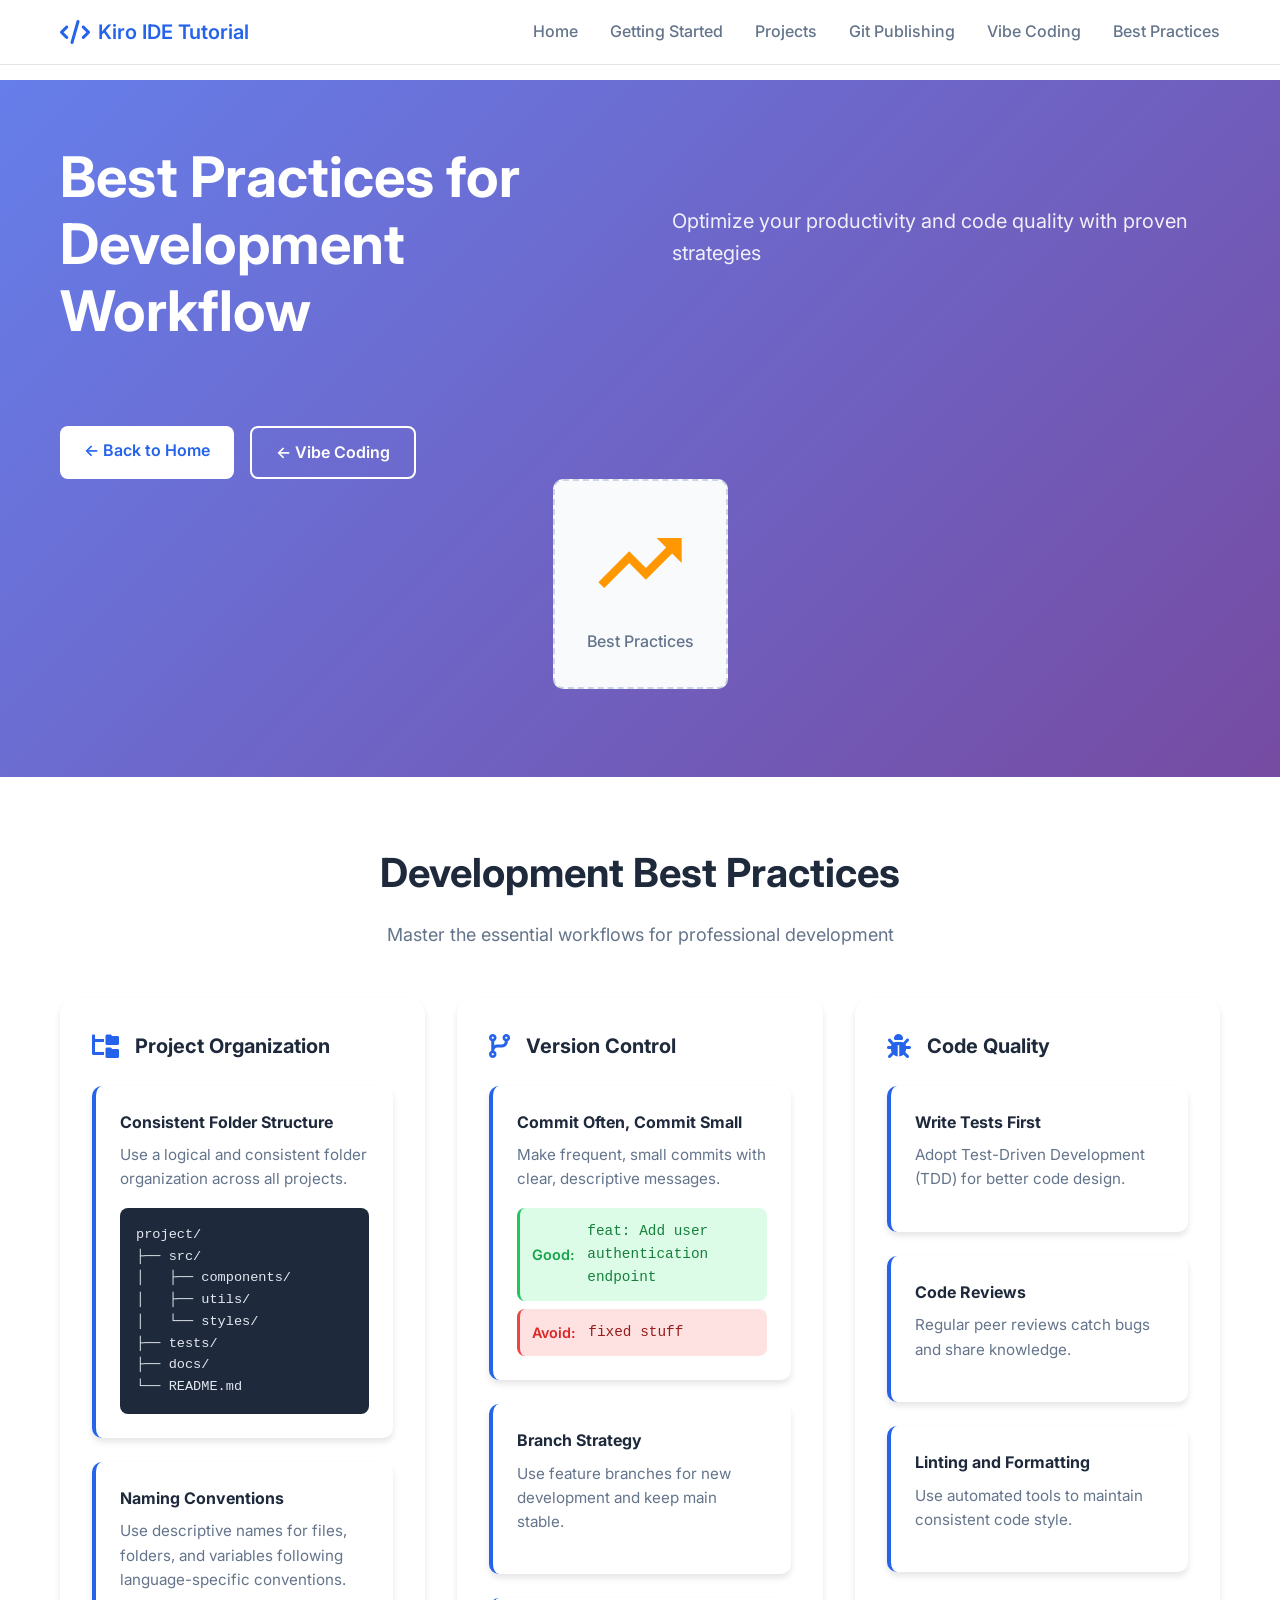
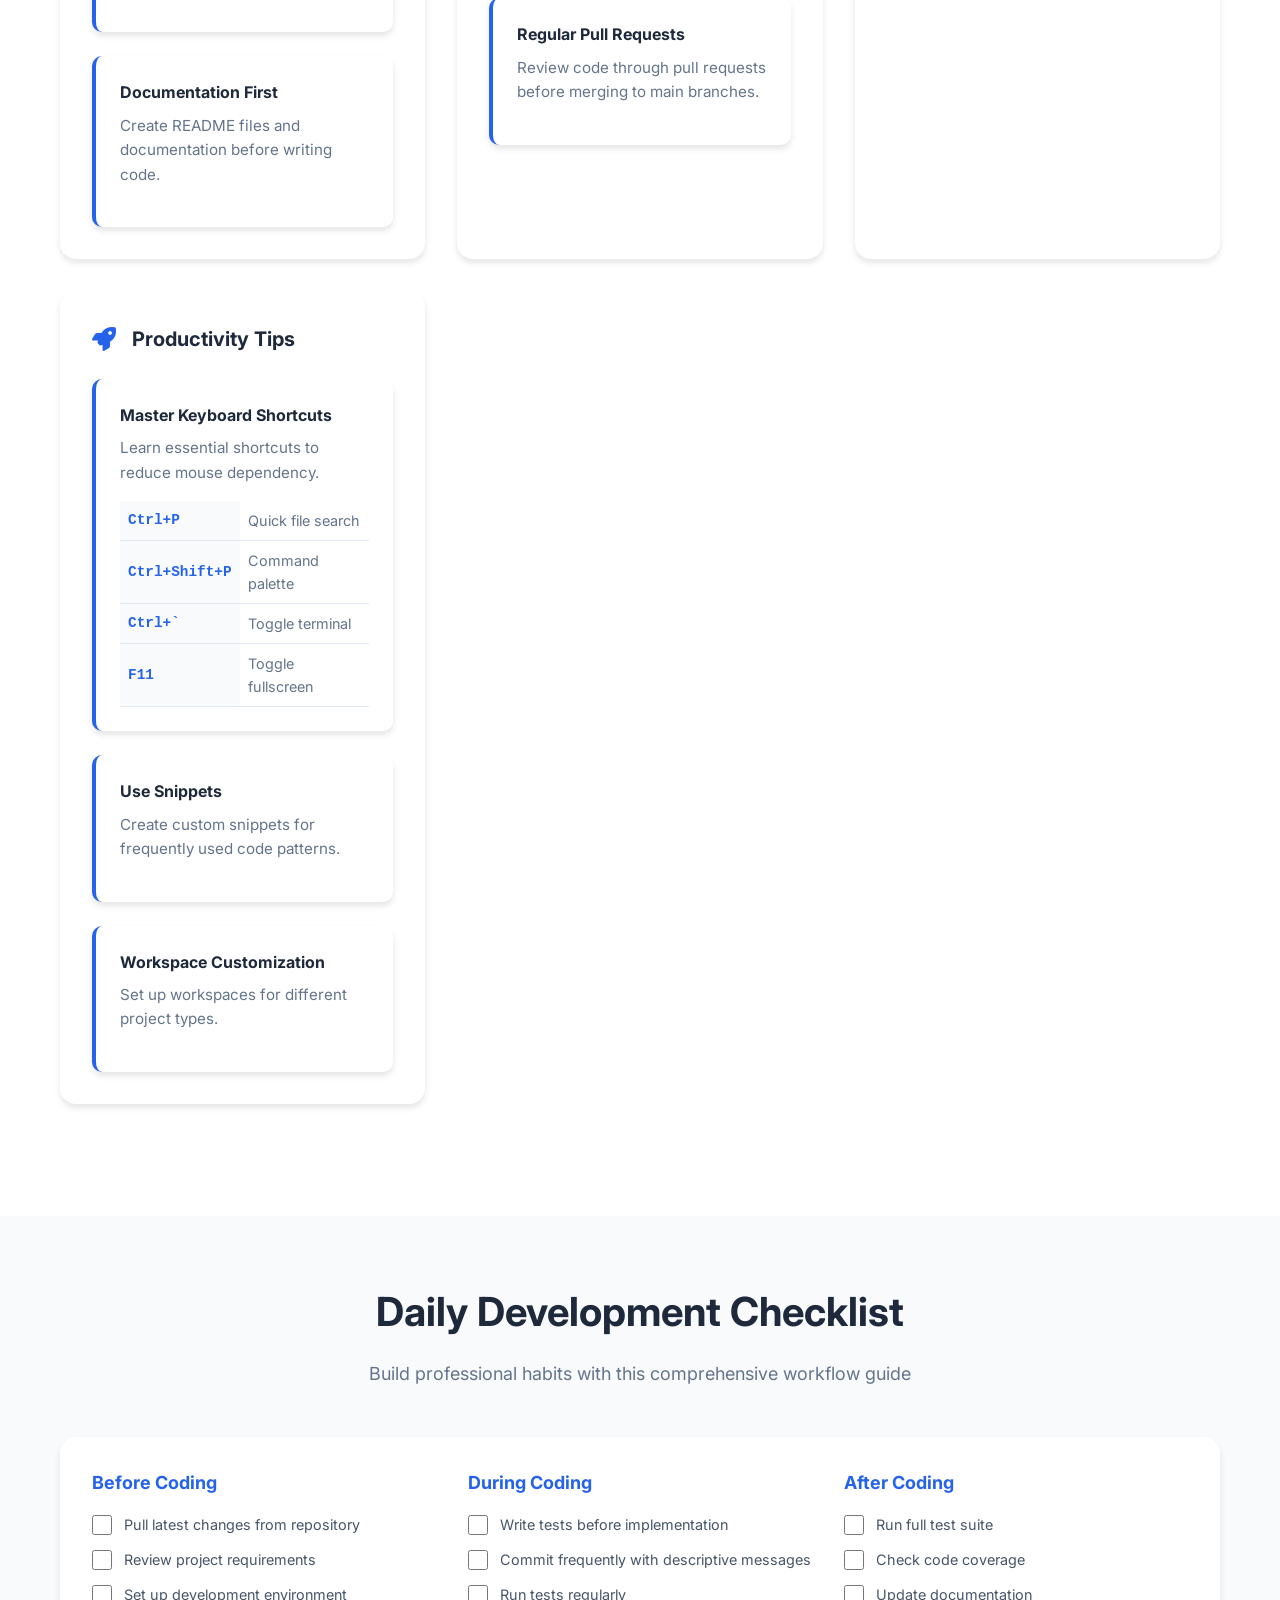
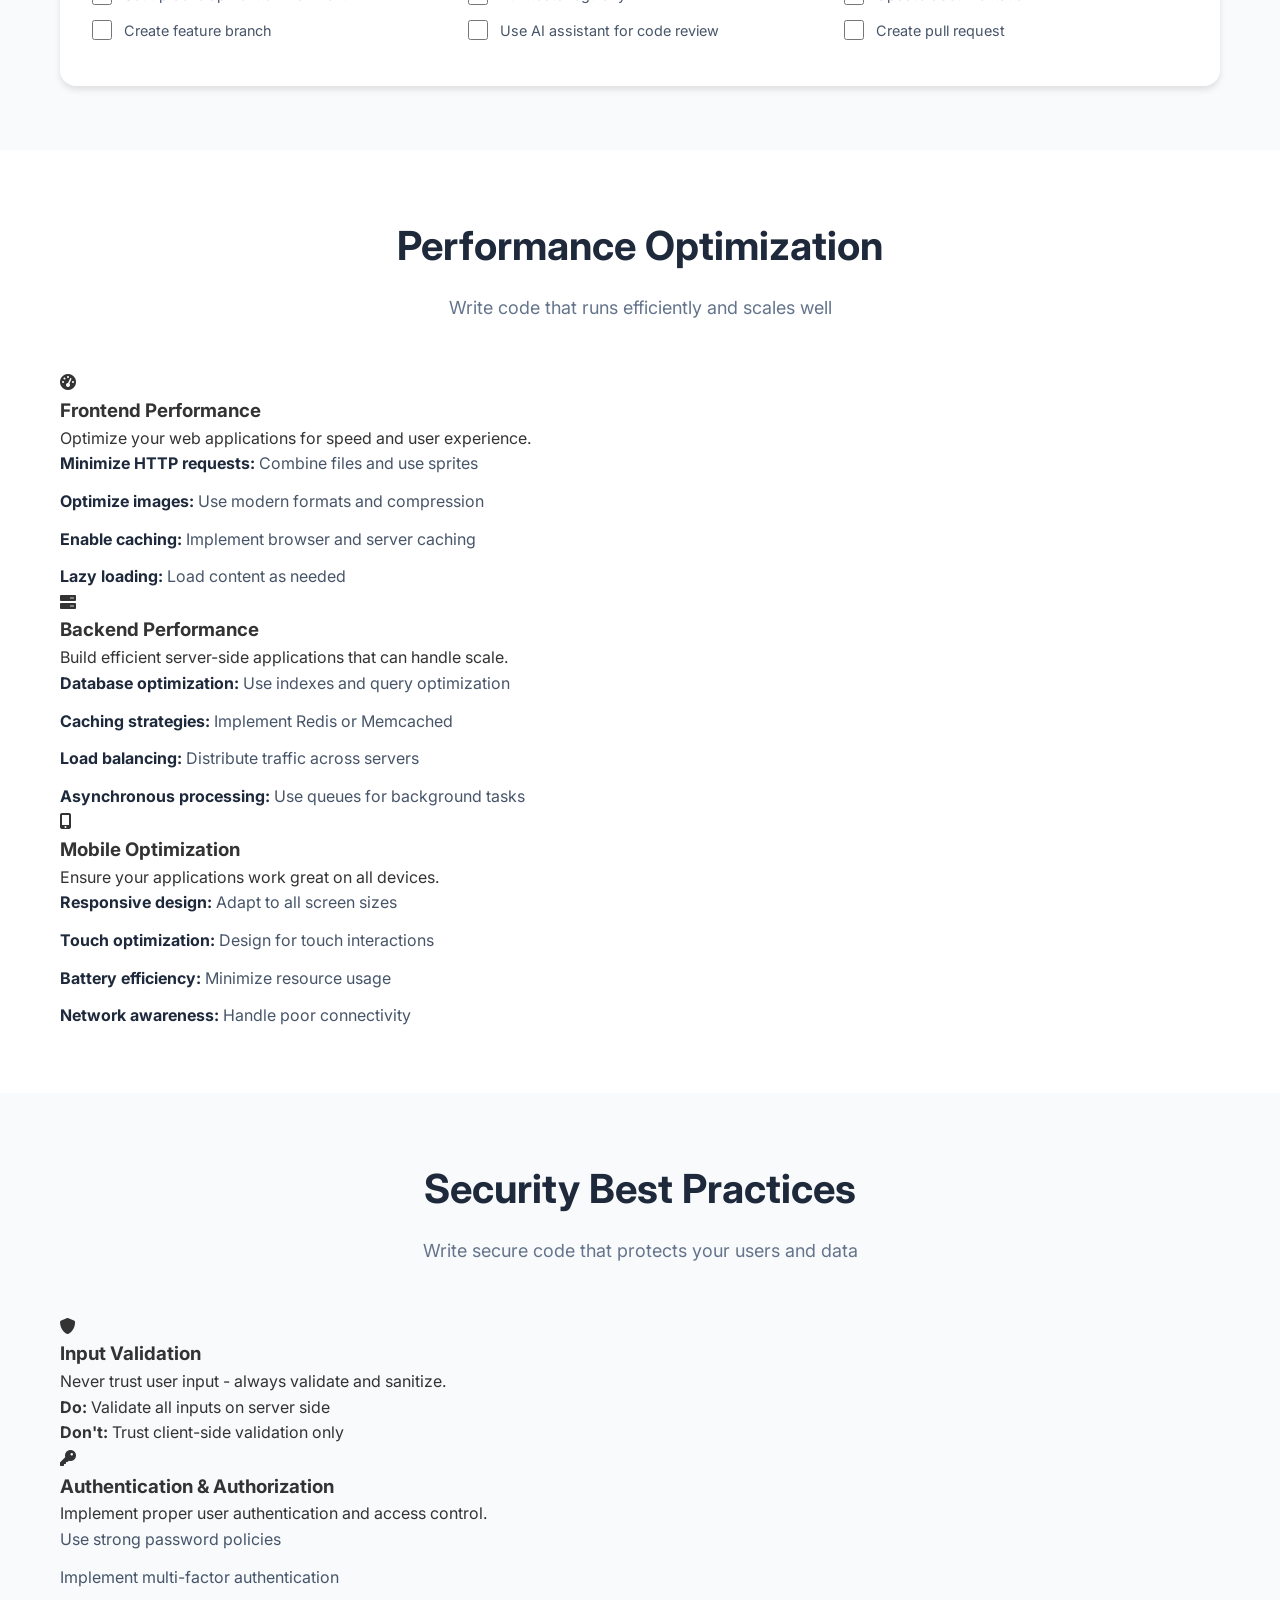
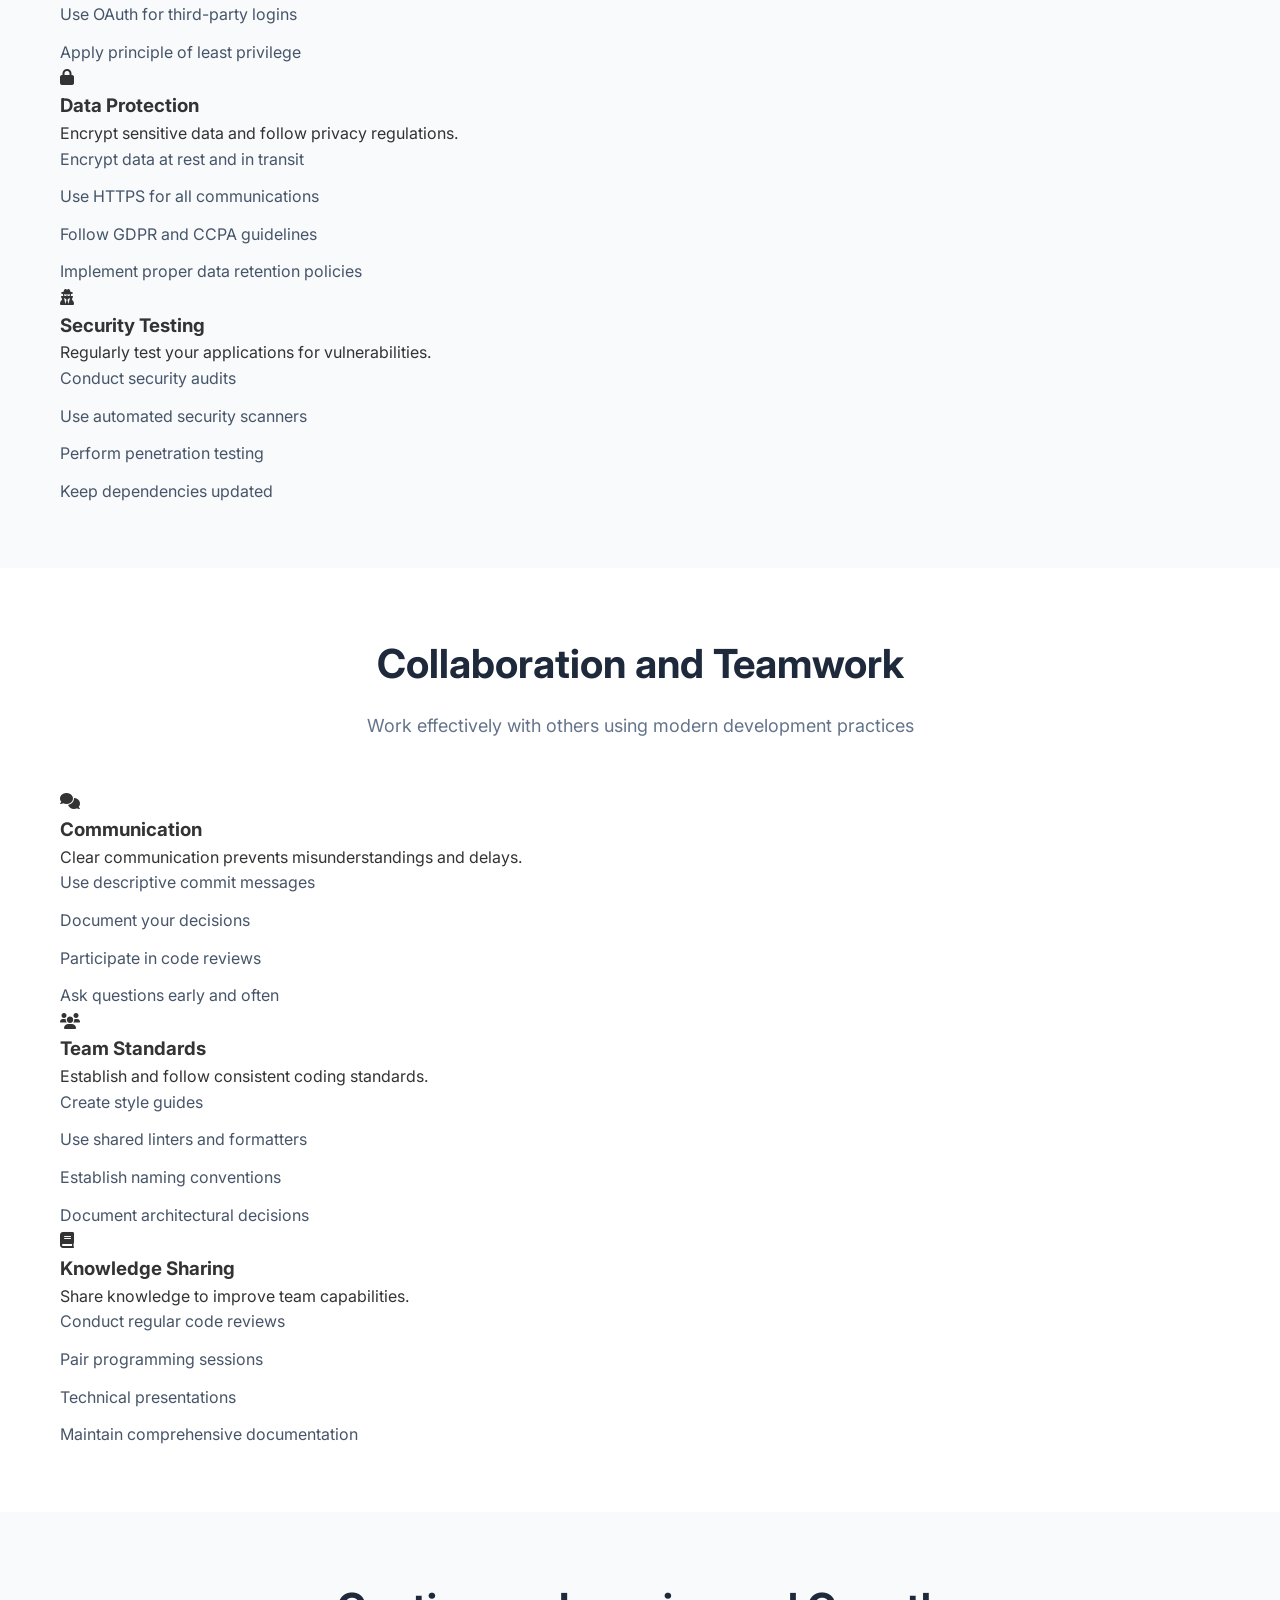
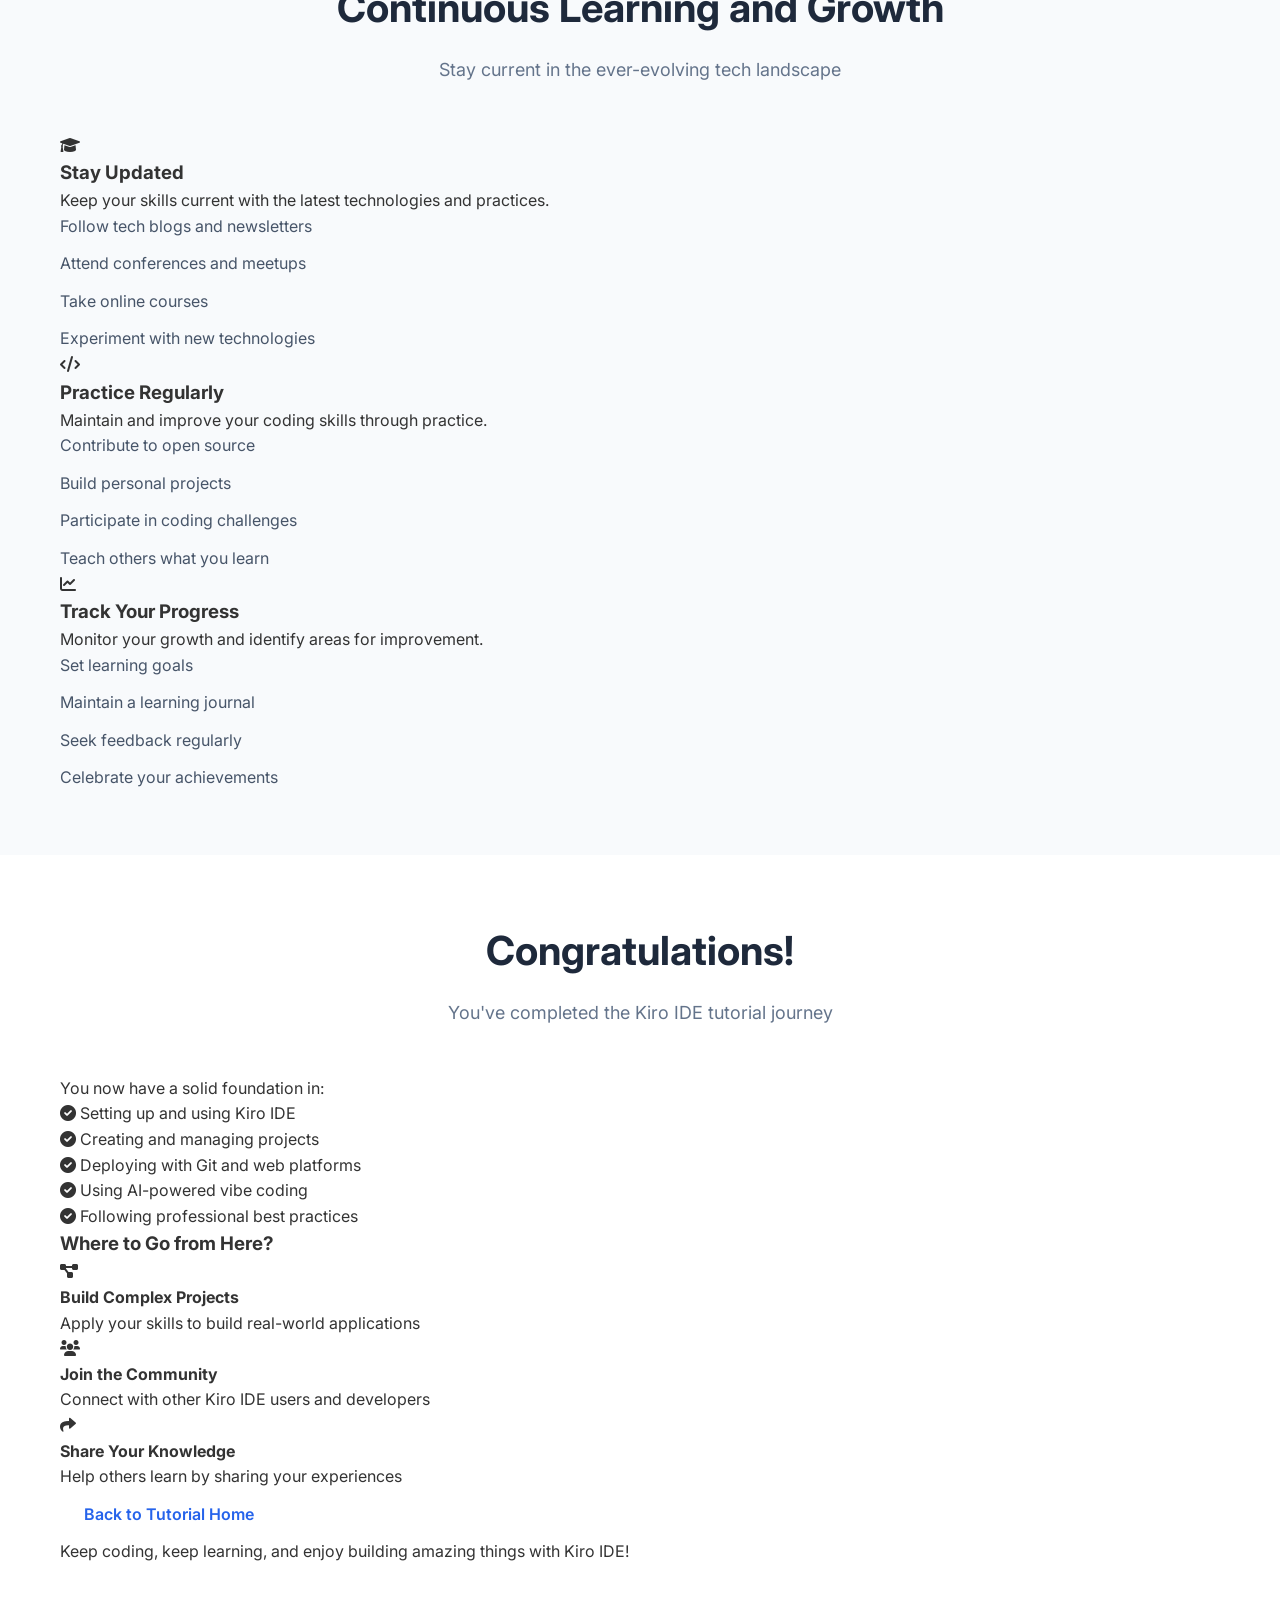
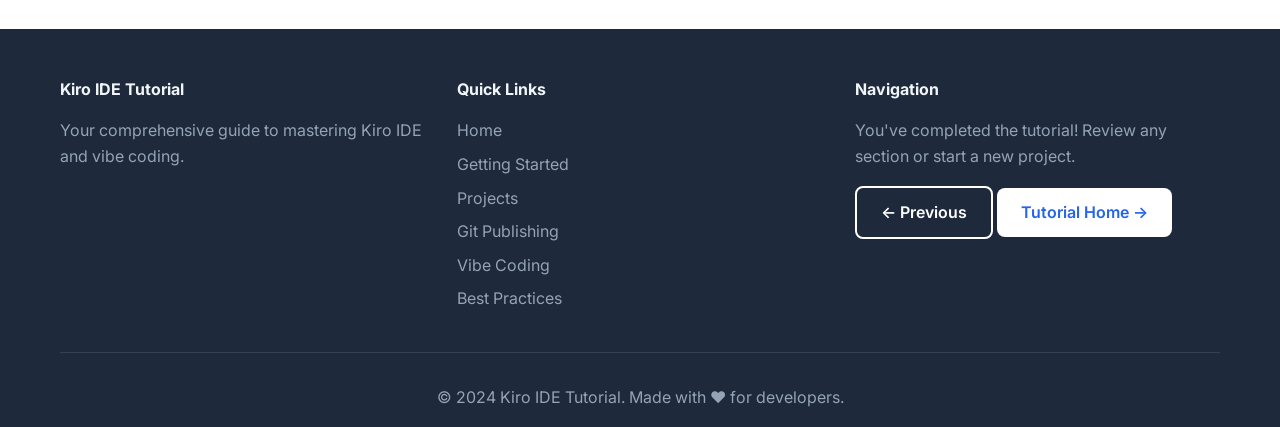
==== best-practices.html @ 4a76fd29 "Add Kiro example images, remove duplicate home.html, enhance visual design" ====
<!DOCTYPE html>
<html lang="en">
<head>
    <meta charset="UTF-8">
    <meta name="viewport" content="width=device-width, initial-scale=1.0">
    <title>Best Practices - Kiro IDE Tutorial</title>
    <link rel="stylesheet" href="styles.css">
    <link href="https://fonts.googleapis.com/css2?family=Inter:wght@300;400;500;600;700&display=swap" rel="stylesheet">
    <link rel="stylesheet" href="https://cdnjs.cloudflare.com/ajax/libs/font-awesome/6.0.0/css/all.min.css">
</head>
<body>
    <!-- Header -->
    <header class="header">
        <nav class="navbar">
            <div class="nav-container">
                <div class="nav-logo">
                    <i class="fas fa-code"></i>
                    <span>Kiro IDE Tutorial</span>
                </div>
                <ul class="nav-menu">
                    <li><a href="index.html">Home</a></li>
                    <li><a href="getting-started.html">Getting Started</a></li>
                    <li><a href="projects.html">Projects</a></li>
                    <li><a href="git-publishing.html">Git Publishing</a></li>
                    <li><a href="vibe-coding.html">Vibe Coding</a></li>
                    <li><a href="best-practices.html" class="active">Best Practices</a></li>
                </ul>
                <div class="hamburger">
                    <span></span>
                    <span></span>
                    <span></span>
                </div>
            </div>
        </nav>
    </header>

    <!-- Hero Section -->
    <section class="hero">
        <div class="hero-content">
            <h1>Best Practices for Development Workflow</h1>
            <p class="hero-subtitle">Optimize your productivity and code quality with proven strategies</p>
            <div class="hero-buttons">
                <a href="index.html" class="btn btn-primary">← Back to Home</a>
                <a href="vibe-coding.html" class="btn btn-secondary">← Vibe Coding</a>
            </div>
        </div>
        <div class="hero-image">
            <div class="svg-icon large">
                <svg viewBox="0 0 24 24" fill="#FF9800" xmlns="http://www.w3.org/2000/svg">
                    <path d="M16 6l2.29 2.29-4.88 4.88-4-4L2 16.59 3.41 18l6-6 4 4 6.3-6.29L22 12V6z"/>
                </svg>
                <p>Best Practices</p>
            </div>
        </div>
    </section>

    <!-- Workflow Categories -->
    <section class="section">
        <div class="container">
            <div class="section-header">
                <h2>Development Best Practices</h2>
                <p>Master the essential workflows for professional development</p>
            </div>

            <div class="workflow-categories">
                <div class="category">
                    <div class="category-header">
                        <i class="fas fa-folder-tree"></i>
                        <h3>Project Organization</h3>
                    </div>
                    <div class="practice-list">
                        <div class="practice-item">
                            <h4>Consistent Folder Structure</h4>
                            <p>Use a logical and consistent folder organization across all projects.</p>
                            <div class="code-example">
                                <pre><code>project/
├── src/
│   ├── components/
│   ├── utils/
│   └── styles/
├── tests/
├── docs/
└── README.md</code></pre>
                            </div>
                        </div>
                        <div class="practice-item">
                            <h4>Naming Conventions</h4>
                            <p>Use descriptive names for files, folders, and variables following language-specific conventions.</p>
                        </div>
                        <div class="practice-item">
                            <h4>Documentation First</h4>
                            <p>Create README files and documentation before writing code.</p>
                        </div>
                    </div>
                </div>

                <div class="category">
                    <div class="category-header">
                        <i class="fas fa-code-branch"></i>
                        <h3>Version Control</h3>
                    </div>
                    <div class="practice-list">
                        <div class="practice-item">
                            <h4>Commit Often, Commit Small</h4>
                            <p>Make frequent, small commits with clear, descriptive messages.</p>
                            <div class="commit-example">
                                <div class="good-commit">
                                    <span class="label">Good:</span>
                                    <code>feat: Add user authentication endpoint</code>
                                </div>
                                <div class="bad-commit">
                                    <span class="label">Avoid:</span>
                                    <code>fixed stuff</code>
                                </div>
                            </div>
                        </div>
                        <div class="practice-item">
                            <h4>Branch Strategy</h4>
                            <p>Use feature branches for new development and keep main stable.</p>
                        </div>
                        <div class="practice-item">
                            <h4>Regular Pull Requests</h4>
                            <p>Review code through pull requests before merging to main branches.</p>
                        </div>
                    </div>
                </div>

                <div class="category">
                    <div class="category-header">
                        <i class="fas fa-bug"></i>
                        <h3>Code Quality</h3>
                    </div>
                    <div class="practice-list">
                        <div class="practice-item">
                            <h4>Write Tests First</h4>
                            <p>Adopt Test-Driven Development (TDD) for better code design.</p>
                        </div>
                        <div class="practice-item">
                            <h4>Code Reviews</h4>
                            <p>Regular peer reviews catch bugs and share knowledge.</p>
                        </div>
                        <div class="practice-item">
                            <h4>Linting and Formatting</h4>
                            <p>Use automated tools to maintain consistent code style.</p>
                        </div>
                    </div>
                </div>

                <div class="category">
                    <div class="category-header">
                        <i class="fas fa-rocket"></i>
                        <h3>Productivity Tips</h3>
                    </div>
                    <div class="practice-list">
                        <div class="practice-item">
                            <h4>Master Keyboard Shortcuts</h4>
                            <p>Learn essential shortcuts to reduce mouse dependency.</p>
                            <div class="shortcut-table">
                                <table>
                                    <tr><td>Ctrl+P</td><td>Quick file search</td></tr>
                                    <tr><td>Ctrl+Shift+P</td><td>Command palette</td></tr>
                                    <tr><td>Ctrl+`</td><td>Toggle terminal</td></tr>
                                    <tr><td>F11</td><td>Toggle fullscreen</td></tr>
                                </table>
                            </div>
                        </div>
                        <div class="practice-item">
                            <h4>Use Snippets</h4>
                            <p>Create custom snippets for frequently used code patterns.</p>
                        </div>
                        <div class="practice-item">
                            <h4>Workspace Customization</h4>
                            <p>Set up workspaces for different project types.</p>
                        </div>
                    </div>
                </div>
            </div>
        </div>
    </section>

    <!-- Daily Development Checklist -->
    <section class="section section-alt">
        <div class="container">
            <div class="section-header">
                <h2>Daily Development Checklist</h2>
                <p>Build professional habits with this comprehensive workflow guide</p>
            </div>

            <div class="workflow-checklist">
                <div class="checklist-grid">
                    <div class="checklist-column">
                        <h4>Before Coding</h4>
                        <div class="checklist-item">
                            <input type="checkbox" id="check1">
                            <label for="check1">Pull latest changes from repository</label>
                        </div>
                        <div class="checklist-item">
                            <input type="checkbox" id="check2">
                            <label for="check2">Review project requirements</label>
                        </div>
                        <div class="checklist-item">
                            <input type="checkbox" id="check3">
                            <label for="check3">Set up development environment</label>
                        </div>
                        <div class="checklist-item">
                            <input type="checkbox" id="check4">
                            <label for="check4">Create feature branch</label>
                        </div>
                    </div>
                    <div class="checklist-column">
                        <h4>During Coding</h4>
                        <div class="checklist-item">
                            <input type="checkbox" id="check5">
                            <label for="check5">Write tests before implementation</label>
                        </div>
                        <div class="checklist-item">
                            <input type="checkbox" id="check6">
                            <label for="check6">Commit frequently with descriptive messages</label>
                        </div>
                        <div class="checklist-item">
                            <input type="checkbox" id="check7">
                            <label for="check7">Run tests regularly</label>
                        </div>
                        <div class="checklist-item">
                            <input type="checkbox" id="check8">
                            <label for="check8">Use AI assistant for code review</label>
                        </div>
                    </div>
                    <div class="checklist-column">
                        <h4>After Coding</h4>
                        <div class="checklist-item">
                            <input type="checkbox" id="check9">
                            <label for="check9">Run full test suite</label>
                        </div>
                        <div class="checklist-item">
                            <input type="checkbox" id="check10">
                            <label for="check10">Check code coverage</label>
                        </div>
                        <div class="checklist-item">
                            <input type="checkbox" id="check11">
                            <label for="check11">Update documentation</label>
                        </div>
                        <div class="checklist-item">
                            <input type="checkbox" id="check12">
                            <label for="check12">Create pull request</label>
                        </div>
                    </div>
                </div>
            </div>
        </div>
    </section>

    <!-- Performance Optimization -->
    <section class="section">
        <div class="container">
            <div class="section-header">
                <h2>Performance Optimization</h2>
                <p>Write code that runs efficiently and scales well</p>
            </div>

            <div class="performance-grid">
                <div class="performance-card">
                    <i class="fas fa-tachometer-alt"></i>
                    <h3>Frontend Performance</h3>
                    <p>Optimize your web applications for speed and user experience.</p>
                    <ul class="feature-list">
                        <li><strong>Minimize HTTP requests:</strong> Combine files and use sprites</li>
                        <li><strong>Optimize images:</strong> Use modern formats and compression</li>
                        <li><strong>Enable caching:</strong> Implement browser and server caching</li>
                        <li><strong>Lazy loading:</strong> Load content as needed</li>
                    </ul>
                </div>

                <div class="performance-card">
                    <i class="fas fa-server"></i>
                    <h3>Backend Performance</h3>
                    <p>Build efficient server-side applications that can handle scale.</p>
                    <ul class="feature-list">
                        <li><strong>Database optimization:</strong> Use indexes and query optimization</li>
                        <li><strong>Caching strategies:</strong> Implement Redis or Memcached</li>
                        <li><strong>Load balancing:</strong> Distribute traffic across servers</li>
                        <li><strong>Asynchronous processing:</strong> Use queues for background tasks</li>
                    </ul>
                </div>

                <div class="performance-card">
                    <i class="fas fa-mobile-alt"></i>
                    <h3>Mobile Optimization</h3>
                    <p>Ensure your applications work great on all devices.</p>
                    <ul class="feature-list">
                        <li><strong>Responsive design:</strong> Adapt to all screen sizes</li>
                        <li><strong>Touch optimization:</strong> Design for touch interactions</li>
                        <li><strong>Battery efficiency:</strong> Minimize resource usage</li>
                        <li><strong>Network awareness:</strong> Handle poor connectivity</li>
                    </ul>
                </div>
            </div>
        </div>
    </section>

    <!-- Security Best Practices -->
    <section class="section section-alt">
        <div class="container">
            <div class="section-header">
                <h2>Security Best Practices</h2>
                <p>Write secure code that protects your users and data</p>
            </div>

            <div class="security-grid">
                <div class="security-card">
                    <i class="fas fa-shield-alt"></i>
                    <h3>Input Validation</h3>
                    <p>Never trust user input - always validate and sanitize.</p>
                    <div class="security-example">
                        <strong>Do:</strong> Validate all inputs on server side<br>
                        <strong>Don't:</strong> Trust client-side validation only
                    </div>
                </div>

                <div class="security-card">
                    <i class="fas fa-key"></i>
                    <h3>Authentication & Authorization</h3>
                    <p>Implement proper user authentication and access control.</p>
                    <ul class="feature-list">
                        <li>Use strong password policies</li>
                        <li>Implement multi-factor authentication</li>
                        <li>Use OAuth for third-party logins</li>
                        <li>Apply principle of least privilege</li>
                    </ul>
                </div>

                <div class="security-card">
                    <i class="fas fa-lock"></i>
                    <h3>Data Protection</h3>
                    <p>Encrypt sensitive data and follow privacy regulations.</p>
                    <ul class="feature-list">
                        <li>Encrypt data at rest and in transit</li>
                        <li>Use HTTPS for all communications</li>
                        <li>Follow GDPR and CCPA guidelines</li>
                        <li>Implement proper data retention policies</li>
                    </ul>
                </div>

                <div class="security-card">
                    <i class="fas fa-user-secret"></i>
                    <h3>Security Testing</h3>
                    <p>Regularly test your applications for vulnerabilities.</p>
                    <ul class="feature-list">
                        <li>Conduct security audits</li>
                        <li>Use automated security scanners</li>
                        <li>Perform penetration testing</li>
                        <li>Keep dependencies updated</li>
                    </ul>
                </div>
            </div>
        </div>
    </section>

    <!-- Collaboration and Teamwork -->
    <section class="section">
        <div class="container">
            <div class="section-header">
                <h2>Collaboration and Teamwork</h2>
                <p>Work effectively with others using modern development practices</p>
            </div>

            <div class="collaboration-grid">
                <div class="collaboration-card">
                    <i class="fas fa-comments"></i>
                    <h3>Communication</h3>
                    <p>Clear communication prevents misunderstandings and delays.</p>
                    <ul class="feature-list">
                        <li>Use descriptive commit messages</li>
                        <li>Document your decisions</li>
                        <li>Participate in code reviews</li>
                        <li>Ask questions early and often</li>
                    </ul>
                </div>

                <div class="collaboration-card">
                    <i class="fas fa-users"></i>
                    <h3>Team Standards</h3>
                    <p>Establish and follow consistent coding standards.</p>
                    <ul class="feature-list">
                        <li>Create style guides</li>
                        <li>Use shared linters and formatters</li>
                        <li>Establish naming conventions</li>
                        <li>Document architectural decisions</li>
                    </ul>
                </div>

                <div class="collaboration-card">
                    <i class="fas fa-book"></i>
                    <h3>Knowledge Sharing</h3>
                    <p>Share knowledge to improve team capabilities.</p>
                    <ul class="feature-list">
                        <li>Conduct regular code reviews</li>
                        <li>Pair programming sessions</li>
                        <li>Technical presentations</li>
                        <li>Maintain comprehensive documentation</li>
                    </ul>
                </div>
            </div>
        </div>
    </section>

    <!-- Continuous Learning -->
    <section class="section section-alt">
        <div class="container">
            <div class="section-header">
                <h2>Continuous Learning and Growth</h2>
                <p>Stay current in the ever-evolving tech landscape</p>
            </div>

            <div class="learning-grid">
                <div class="learning-card">
                    <i class="fas fa-graduation-cap"></i>
                    <h3>Stay Updated</h3>
                    <p>Keep your skills current with the latest technologies and practices.</p>
                    <ul class="feature-list">
                        <li>Follow tech blogs and newsletters</li>
                        <li>Attend conferences and meetups</li>
                        <li>Take online courses</li>
                        <li>Experiment with new technologies</li>
                    </ul>
                </div>

                <div class="learning-card">
                    <i class="fas fa-code"></i>
                    <h3>Practice Regularly</h3>
                    <p>Maintain and improve your coding skills through practice.</p>
                    <ul class="feature-list">
                        <li>Contribute to open source</li>
                        <li>Build personal projects</li>
                        <li>Participate in coding challenges</li>
                        <li>Teach others what you learn</li>
                    </ul>
                </div>

                <div class="learning-card">
                    <i class="fas fa-chart-line"></i>
                    <h3>Track Your Progress</h3>
                    <p>Monitor your growth and identify areas for improvement.</p>
                    <ul class="feature-list">
                        <li>Set learning goals</li>
                        <li>Maintain a learning journal</li>
                        <li>Seek feedback regularly</li>
                        <li>Celebrate your achievements</li>
                    </ul>
                </div>
            </div>
        </div>
    </section>

    <!-- Conclusion -->
    <section class="section">
        <div class="container">
            <div class="section-header">
                <h2>Congratulations!</h2>
                <p>You've completed the Kiro IDE tutorial journey</p>
            </div>

            <div class="conclusion-content">
                <p>You now have a solid foundation in:</p>
                <div class="skills-list">
                    <div class="skill-item">
                        <i class="fas fa-check-circle"></i>
                        <span>Setting up and using Kiro IDE</span>
                    </div>
                    <div class="skill-item">
                        <i class="fas fa-check-circle"></i>
                        <span>Creating and managing projects</span>
                    </div>
                    <div class="skill-item">
                        <i class="fas fa-check-circle"></i>
                        <span>Deploying with Git and web platforms</span>
                    </div>
                    <div class="skill-item">
                        <i class="fas fa-check-circle"></i>
                        <span>Using AI-powered vibe coding</span>
                    </div>
                    <div class="skill-item">
                        <i class="fas fa-check-circle"></i>
                        <span>Following professional best practices</span>
                    </div>
                </div>

                <div class="next-steps">
                    <h3>Where to Go from Here?</h3>
                    <div class="suggestions">
                        <div class="suggestion-card">
                            <i class="fas fa-project-diagram"></i>
                            <h4>Build Complex Projects</h4>
                            <p>Apply your skills to build real-world applications</p>
                        </div>
                        <div class="suggestion-card">
                            <i class="fas fa-users"></i>
                            <h4>Join the Community</h4>
                            <p>Connect with other Kiro IDE users and developers</p>
                        </div>
                        <div class="suggestion-card">
                            <i class="fas fa-share"></i>
                            <h4>Share Your Knowledge</h4>
                            <p>Help others learn by sharing your experiences</p>
                        </div>
                    </div>
                </div>

                <div class="final-cta">
                    <a href="index.html" class="btn btn-primary">Back to Tutorial Home</a>
                    <p>Keep coding, keep learning, and enjoy building amazing things with Kiro IDE!</p>
                </div>
            </div>
        </div>
    </section>

    <!-- Footer -->
    <footer class="footer">
        <div class="container">
            <div class="footer-content">
                <div class="footer-section">
                    <h4>Kiro IDE Tutorial</h4>
                    <p>Your comprehensive guide to mastering Kiro IDE and vibe coding.</p>
                </div>
                <div class="footer-section">
                    <h4>Quick Links</h4>
                    <ul>
                        <li><a href="index.html">Home</a></li>
                        <li><a href="getting-started.html">Getting Started</a></li>
                        <li><a href="projects.html">Projects</a></li>
                        <li><a href="git-publishing.html">Git Publishing</a></li>
                        <li><a href="vibe-coding.html">Vibe Coding</a></li>
                        <li><a href="best-practices.html">Best Practices</a></li>
                    </ul>
                </div>
                <div class="footer-section">
                    <h4>Navigation</h4>
                    <p>You've completed the tutorial! Review any section or start a new project.</p>
                    <div class="nav-buttons">
                        <a href="vibe-coding.html" class="btn btn-secondary">← Previous</a>
                        <a href="index.html" class="btn btn-primary">Tutorial Home →</a>
                    </div>
                </div>
            </div>
            <div class="footer-bottom">
                <p>&copy; 2024 Kiro IDE Tutorial. Made with ❤️ for developers.</p>
            </div>
        </div>
    </footer>

    <script src="script.js"></script>
</body>
</html>
---- styles.css ----
/* Reset and Base Styles */
* {
    margin: 0;
    padding: 0;
    box-sizing: border-box;
}

body {
    font-family: 'Inter', -apple-system, BlinkMacSystemFont, 'Segoe UI', Roboto, sans-serif;
    line-height: 1.6;
    color: #333;
    background-color: #fff;
}

.container {
    max-width: 1200px;
    margin: 0 auto;
    padding: 0 20px;
}

/* Header and Navigation */
.header {
    position: fixed;
    top: 0;
    width: 100%;
    background: rgba(255, 255, 255, 0.95);
    backdrop-filter: blur(10px);
    z-index: 1000;
    border-bottom: 1px solid #e1e5e9;
}

.navbar {
    padding: 1rem 0;
}

.nav-container {
    max-width: 1200px;
    margin: 0 auto;
    padding: 0 20px;
    display: flex;
    justify-content: space-between;
    align-items: center;
}

.nav-logo {
    display: flex;
    align-items: center;
    font-size: 1.25rem;
    font-weight: 600;
    color: #2563eb;
}

.nav-logo i {
    margin-right: 0.5rem;
    font-size: 1.5rem;
}

.nav-menu {
    display: flex;
    list-style: none;
    gap: 2rem;
}

.nav-menu a {
    text-decoration: none;
    color: #64748b;
    font-weight: 500;
    transition: color 0.3s ease;
}

.nav-menu a:hover {
    color: #2563eb;
}

.hamburger {
    display: none;
    flex-direction: column;
    cursor: pointer;
}

.hamburger span {
    width: 25px;
    height: 3px;
    background: #333;
    margin: 3px 0;
    transition: 0.3s;
}

/* Hero Section */
.hero {
    margin-top: 80px;
    padding: 4rem 0;
    background: linear-gradient(135deg, #667eea 0%, #764ba2 100%);
    color: white;
}

.hero-content {
    max-width: 1200px;
    margin: 0 auto;
    padding: 0 20px;
    display: grid;
    grid-template-columns: 1fr 1fr;
    gap: 4rem;
    align-items: center;
}

.hero h1 {
    font-size: 3.5rem;
    font-weight: 700;
    margin-bottom: 1rem;
    line-height: 1.2;
}

.hero-subtitle {
    font-size: 1.25rem;
    margin-bottom: 2rem;
    opacity: 0.9;
}

.hero-buttons {
    display: flex;
    gap: 1rem;
}

.btn {
    padding: 0.75rem 1.5rem;
    border-radius: 0.5rem;
    text-decoration: none;
    font-weight: 600;
    transition: all 0.3s ease;
    display: inline-block;
}

.btn-primary {
    background: white;
    color: #2563eb;
}

.btn-primary:hover {
    transform: translateY(-2px);
    box-shadow: 0 10px 25px rgba(0, 0, 0, 0.2);
}

.btn-secondary {
    background: transparent;
    color: white;
    border: 2px solid white;
}

.btn-secondary:hover {
    background: white;
    color: #2563eb;
}

.hero-image {
    display: flex;
    justify-content: center;
    align-items: center;
}

/* Placeholder Images */
.placeholder-image {
    background: rgba(255, 255, 255, 0.1);
    border: 2px dashed rgba(255, 255, 255, 0.3);
    border-radius: 1rem;
    padding: 3rem;
    text-align: center;
    color: white;
    backdrop-filter: blur(10px);
}

.placeholder-image.large {
    padding: 4rem;
    min-height: 300px;
    display: flex;
    flex-direction: column;
    justify-content: center;
    align-items: center;
}

.placeholder-image.medium {
    padding: 2rem;
    min-height: 200px;
}

.placeholder-image.small {
    padding: 1.5rem;
    min-height: 150px;
}

.placeholder-image i {
    font-size: 3rem;
    margin-bottom: 1rem;
    opacity: 0.8;
}

.placeholder-image.small i {
    font-size: 2rem;
}

.placeholder-image p {
    font-size: 0.9rem;
    opacity: 0.7;
}

.screenshot-placeholder {
    background: #f8fafc;
    border: 2px dashed #cbd5e1;
    border-radius: 0.5rem;
    padding: 2rem;
    text-align: center;
    color: #64748b;
    margin: 1rem 0;
}

.screenshot-placeholder i {
    font-size: 2.5rem;
    margin-bottom: 0.5rem;
    display: block;
}

/* Quick Navigation */
.quick-nav {
    padding: 3rem 0;
    background: #f8fafc;
}

.nav-cards {
    display: grid;
    grid-template-columns: repeat(auto-fit, minmax(250px, 1fr));
    gap: 2rem;
}

.nav-card {
    background: white;
    padding: 2rem;
    border-radius: 1rem;
    text-align: center;
    box-shadow: 0 4px 6px rgba(0, 0, 0, 0.1);
    transition: transform 0.3s ease, box-shadow 0.3s ease;
}

.nav-card:hover {
    transform: translateY(-5px);
    box-shadow: 0 10px 25px rgba(0, 0, 0, 0.15);
}

.nav-card i {
    font-size: 2.5rem;
    color: #2563eb;
    margin-bottom: 1rem;
}

.nav-card h3 {
    margin-bottom: 0.5rem;
    color: #1e293b;
}

.nav-card p {
    color: #64748b;
    margin-bottom: 1rem;
}

.nav-link {
    color: #2563eb;
    text-decoration: none;
    font-weight: 600;
    transition: color 0.3s ease;
}

.nav-link:hover {
    color: #1d4ed8;
}

/* Sections */
.section {
    padding: 4rem 0;
}

.section-alt {
    background: #f8fafc;
}

.section-header {
    text-align: center;
    margin-bottom: 3rem;
}

.section-header h2 {
    font-size: 2.5rem;
    font-weight: 700;
    color: #1e293b;
    margin-bottom: 1rem;
}

.section-header p {
    font-size: 1.125rem;
    color: #64748b;
    max-width: 600px;
    margin: 0 auto;
}

/* Tutorial Grid */
.tutorial-grid {
    display: grid;
    grid-template-columns: repeat(auto-fit, minmax(350px, 1fr));
    gap: 2rem;
}

.tutorial-card {
    background: white;
    border-radius: 1rem;
    padding: 2rem;
    box-shadow: 0 4px 6px rgba(0, 0, 0, 0.1);
    position: relative;
    transition: transform 0.3s ease;
}

.tutorial-card:hover {
    transform: translateY(-5px);
}

.card-number {
    position: absolute;
    top: -1rem;
    left: 2rem;
    background: #2563eb;
    color: white;
    width: 2rem;
    height: 2rem;
    border-radius: 50%;
    display: flex;
    align-items: center;
    justify-content: center;
    font-weight: 600;
}

.tutorial-card h3 {
    margin: 1rem 0;
    color: #1e293b;
    font-size: 1.5rem;
}

.tutorial-card p {
    color: #64748b;
    margin-bottom: 1.5rem;
}

.step-list {
    display: flex;
    flex-direction: column;
    gap: 0.75rem;
}

.step-item {
    display: flex;
    align-items: center;
    gap: 0.75rem;
}

.step-item i {
    color: #10b981;
    font-size: 1rem;
}

.step-item span {
    color: #475569;
}

/* Interface Parts */
.interface-parts {
    display: grid;
    grid-template-columns: repeat(auto-fit, minmax(200px, 1fr));
    gap: 1rem;
    margin-top: 1rem;
}

.part-item {
    background: #f1f5f9;
    padding: 0.75rem;
    border-radius: 0.5rem;
    font-size: 0.9rem;
}

.part-item strong {
    color: #2563eb;
}

/* Project Workflow */
.project-workflow {
    display: flex;
    flex-direction: column;
    gap: 3rem;
    margin-bottom: 3rem;
}

.workflow-step {
    display: grid;
    grid-template-columns: auto 1fr;
    gap: 2rem;
    align-items: start;
}

.step-icon {
    background: #2563eb;
    color: white;
    width: 3rem;
    height: 3rem;
    border-radius: 50%;
    display: flex;
    align-items: center;
    justify-content: center;
    font-size: 1.25rem;
    flex-shrink: 0;
}

.step-content h3 {
    margin-bottom: 1rem;
    color: #1e293b;
    font-size: 1.5rem;
}

.step-content p {
    color: #64748b;
    margin-bottom: 1rem;
}

.feature-list {
    list-style: none;
    display: flex;
    flex-direction: column;
    gap: 0.75rem;
}

.feature-list li {
    color: #475569;
}

.feature-list li strong {
    color: #1e293b;
}

/* Project Types */
.project-types {
    margin-top: 3rem;
}

.project-types h3 {
    text-align: center;
    margin-bottom: 2rem;
    color: #1e293b;
    font-size: 1.75rem;
}

.type-grid {
    display: grid;
    grid-template-columns: repeat(auto-fit, minmax(200px, 1fr));
    gap: 1.5rem;
}

.type-card {
    background: white;
    padding: 1.5rem;
    border-radius: 0.75rem;
    text-align: center;
    box-shadow: 0 2px 4px rgba(0, 0, 0, 0.1);
    transition: transform 0.3s ease;
}

.type-card:hover {
    transform: translateY(-3px);
}

.type-card i {
    font-size: 2rem;
    color: #2563eb;
    margin-bottom: 1rem;
}

.type-card h4 {
    margin-bottom: 0.5rem;
    color: #1e293b;
}

.type-card p {
    color: #64748b;
    font-size: 0.9rem;
}

/* Vibe Coding Section */
.vibe-intro {
    display: grid;
    grid-template-columns: 1fr 1fr;
    gap: 3rem;
    margin-bottom: 3rem;
    align-items: center;
}

.vibe-description h3 {
    margin-bottom: 1rem;
    color: #1e293b;
    font-size: 1.75rem;
}

.vibe-description p {
    color: #64748b;
    margin-bottom: 2rem;
    font-size: 1.125rem;
}

.vibe-features {
    display: grid;
    grid-template-columns: repeat(2, 1fr);
    gap: 1rem;
}

.feature-item {
    display: flex;
    align-items: center;
    gap: 0.75rem;
}

.feature-item i {
    color: #2563eb;
    font-size: 1.25rem;
}

.feature-item span {
    color: #475569;
}

/* Vibe Features Grid */
.vibe-features-grid {
    display: grid;
    grid-template-columns: repeat(auto-fit, minmax(300px, 1fr));
    gap: 2rem;
    margin-bottom: 3rem;
}

.vibe-feature-card {
    background: white;
    border-radius: 1rem;
    padding: 2rem;
    box-shadow: 0 4px 6px rgba(0, 0, 0, 0.1);
}

.feature-header {
    display: flex;
    align-items: center;
    gap: 1rem;
    margin-bottom: 1rem;
}

.feature-header i {
    color: #2563eb;
    font-size: 1.5rem;
}

.feature-header h3 {
    color: #1e293b;
    font-size: 1.25rem;
}

.vibe-feature-card p {
    color: #64748b;
    margin-bottom: 1.5rem;
}

.feature-steps {
    display: flex;
    justify-content: space-between;
    background: #f8fafc;
    padding: 1rem;
    border-radius: 0.5rem;
}

.feature-steps .step {
    text-align: center;
    color: #64748b;
    font-size: 0.9rem;
    position: relative;
}

.feature-steps .step:not(:last-child)::after {
    content: "→";
    position: absolute;
    right: -1rem;
    top: 50%;
    transform: translateY(-50%);
    color: #2563eb;
}

/* Command Examples */
.command-examples {
    display: flex;
    flex-direction: column;
    gap: 0.75rem;
}

.command-example {
    background: #f1f5f9;
    padding: 0.75rem;
    border-radius: 0.5rem;
    border-left: 3px solid #2563eb;
}

.command-example code {
    color: #1e293b;
    font-family: 'Monaco', 'Menlo', monospace;
    font-size: 0.9rem;
}

/* Analysis Types */
.analysis-types {
    display: grid;
    grid-template-columns: repeat(3, 1fr);
    gap: 1rem;
}

.analysis-type {
    display: flex;
    align-items: center;
    gap: 0.5rem;
    background: #f8fafc;
    padding: 0.75rem;
    border-radius: 0.5rem;
}

.analysis-type i {
    color: #2563eb;
}

.analysis-type span {
    color: #475569;
    font-size: 0.9rem;
}

/* Refactor Options */
.refactor-options {
    display: grid;
    grid-template-columns: repeat(3, 1fr);
    gap: 1rem;
}

.refactor-option {
    display: flex;
    align-items: center;
    gap: 0.5rem;
    background: #f8fafc;
    padding: 0.75rem;
    border-radius: 0.5rem;
}

.refactor-option i {
    color: #2563eb;
}

.refactor-option span {
    color: #475569;
    font-size: 0.9rem;
}

/* Vibe Tips */
.vibe-tips {
    margin-top: 2rem;
}

.vibe-tips h3 {
    text-align: center;
    margin-bottom: 2rem;
    color: #1e293b;
    font-size: 1.75rem;
}

.tips-grid {
    display: grid;
    grid-template-columns: repeat(auto-fit, minmax(250px, 1fr));
    gap: 1.5rem;
}

.tip-card {
    background: white;
    padding: 1.5rem;
    border-radius: 0.75rem;
    box-shadow: 0 2px 4px rgba(0, 0, 0, 0.1);
}

.tip-card i {
    color: #2563eb;
    font-size: 1.5rem;
    margin-bottom: 1rem;
}

.tip-card h4 {
    margin-bottom: 0.75rem;
    color: #1e293b;
}

.tip-card p {
    color: #64748b;
    font-size: 0.9rem;
}

/* Best Practices */
.workflow-categories {
    display: grid;
    grid-template-columns: repeat(auto-fit, minmax(300px, 1fr));
    gap: 2rem;
    margin-bottom: 3rem;
}

.category {
    background: white;
    border-radius: 1rem;
    padding: 2rem;
    box-shadow: 0 4px 6px rgba(0, 0, 0, 0.1);
}

.category-header {
    display: flex;
    align-items: center;
    gap: 1rem;
    margin-bottom: 1.5rem;
}

.category-header i {
    color: #2563eb;
    font-size: 1.5rem;
}

.category-header h3 {
    color: #1e293b;
    font-size: 1.25rem;
}

.practice-list {
    display: flex;
    flex-direction: column;
    gap: 1.5rem;
}

.practice-item h4 {
    color: #1e293b;
    margin-bottom: 0.5rem;
}

.practice-item p {
    color: #64748b;
    font-size: 0.9rem;
    margin-bottom: 1rem;
}

/* Code Examples */
.code-example {
    background: #1e293b;
    color: #e2e8f0;
    padding: 1rem;
    border-radius: 0.5rem;
    font-family: 'Monaco', 'Menlo', monospace;
    font-size: 0.85rem;
    overflow-x: auto;
}

.code-example pre {
    margin: 0;
}

/* Commit Examples */
.commit-example {
    display: flex;
    flex-direction: column;
    gap: 0.5rem;
}

.good-commit, .bad-commit {
    padding: 0.75rem;
    border-radius: 0.5rem;
    display: flex;
    align-items: center;
    gap: 0.75rem;
}

.good-commit {
    background: #dcfce7;
    border-left: 3px solid #22c55e;
}

.bad-commit {
    background: #fee2e2;
    border-left: 3px solid #ef4444;
}

.label {
    font-weight: 600;
    font-size: 0.9rem;
}

.good-commit .label {
    color: #16a34a;
}

.bad-commit .label {
    color: #dc2626;
}

.commit-example code {
    font-family: 'Monaco', 'Menlo', monospace;
    font-size: 0.9rem;
}

.good-commit code {
    color: #15803d;
}

.bad-commit code {
    color: #991b1b;
}

/* Shortcut Table */
.shortcut-table {
    margin-top: 1rem;
}

.shortcut-table table {
    width: 100%;
    border-collapse: collapse;
    font-size: 0.9rem;
}

.shortcut-table td {
    padding: 0.5rem;
    border-bottom: 1px solid #e2e8f0;
}

.shortcut-table td:first-child {
    font-family: 'Monaco', 'Menlo', monospace;
    background: #f8fafc;
    color: #2563eb;
    font-weight: 600;
}

.shortcut-table td:last-child {
    color: #64748b;
}

/* Workflow Checklist */
.workflow-checklist {
    background: white;
    border-radius: 1rem;
    padding: 2rem;
    box-shadow: 0 4px 6px rgba(0, 0, 0, 0.1);
}

.workflow-checklist h3 {
    text-align: center;
    margin-bottom: 2rem;
    color: #1e293b;
    font-size: 1.75rem;
}

.checklist-grid {
    display: grid;
    grid-template-columns: repeat(3, 1fr);
    gap: 2rem;
}

.checklist-column h4 {
    color: #2563eb;
    margin-bottom: 1rem;
    font-size: 1.125rem;
}

.checklist-item {
    display: flex;
    align-items: center;
    gap: 0.75rem;
    margin-bottom: 0.75rem;
}

.checklist-item input[type="checkbox"] {
    width: 1.25rem;
    height: 1.25rem;
    accent-color: #2563eb;
}

.checklist-item label {
    color: #475569;
    cursor: pointer;
    font-size: 0.9rem;
}

/* SVG Icons */
.svg-icon {
    display: flex;
    flex-direction: column;
    align-items: center;
    justify-content: center;
    padding: 2rem;
    background: #f8fafc;
    border-radius: 10px;
    margin-bottom: 1.5rem;
    border: 2px dashed #cbd5e1;
}

.svg-icon svg {
    width: 80px;
    height: 80px;
    margin-bottom: 1rem;
}

.svg-icon.small svg {
    width: 40px;
    height: 40px;
}

.svg-icon.medium svg {
    width: 60px;
    height: 60px;
}

.svg-icon.large svg {
    width: 100px;
    height: 100px;
}

.svg-icon p {
    color: #64748b;
    font-weight: 500;
    margin: 0;
}

/* Git Publishing Section */
.publishing-intro {
    display: grid;
    grid-template-columns: 1fr 1fr;
    gap: 3rem;
    margin-bottom: 3rem;
    align-items: center;
}

.publishing-benefits {
    display: grid;
    grid-template-columns: repeat(2, 1fr);
    gap: 1rem;
    margin-top: 1.5rem;
}

.benefit-item {
    display: flex;
    align-items: center;
    gap: 0.5rem;
    padding: 0.75rem;
    background: #f0f9ff;
    border-radius: 8px;
    color: #0369a1;
}

.benefit-item i {
    font-size: 1.2rem;
}

.platforms-grid {
    display: grid;
    grid-template-columns: repeat(auto-fit, minmax(350px, 1fr));
    gap: 2rem;
    margin-bottom: 3rem;
}

.platform-card {
    background: #fff;
    border-radius: 15px;
    padding: 2rem;
    box-shadow: 0 10px 30px rgba(0, 0, 0, 0.1);
    border: 1px solid #e2e8f0;
    transition: transform 0.3s ease, box-shadow 0.3s ease;
}

.platform-card:hover {
    transform: translateY(-5px);
    box-shadow: 0 20px 40px rgba(0, 0, 0, 0.15);
}

.platform-header {
    display: flex;
    align-items: center;
    gap: 1rem;
    margin-bottom: 1.5rem;
}

.platform-icon {
    width: 50px;
    height: 50px;
    display: flex;
    align-items: center;
    justify-content: center;
}

.platform-icon svg {
    width: 40px;
    height: 40px;
}

.platform-badge {
    margin-left: auto;
    padding: 0.25rem 0.75rem;
    border-radius: 20px;
    font-size: 0.875rem;
    font-weight: 600;
    background: #dcfce7;
    color: #166534;
}

.deployment-steps {
    margin-bottom: 1.5rem;
}

.deployment-steps h4 {
    margin-bottom: 1rem;
    color: #1e293b;
}

.step-item {
    display: flex;
    align-items: center;
    gap: 0.75rem;
    margin-bottom: 0.5rem;
    padding: 0.5rem;
    background: #f8fafc;
    border-radius: 6px;
}

.step-number {
    display: flex;
    align-items: center;
    justify-content: center;
    width: 24px;
    height: 24px;
    background: #2563eb;
    color: white;
    border-radius: 50%;
    font-size: 0.875rem;
    font-weight: 600;
}

.platform-features {
    display: flex;
    flex-wrap: wrap;
    gap: 0.5rem;
}

.feature-tag {
    padding: 0.25rem 0.75rem;
    background: #f1f5f9;
    color: #475569;
    border-radius: 15px;
    font-size: 0.875rem;
    font-weight: 500;
}

.workflow-comparison {
    margin-bottom: 3rem;
}

.comparison-table {
    overflow-x: auto;
    margin-top: 1.5rem;
}

.comparison-table table {
    width: 100%;
    border-collapse: collapse;
    background: white;
    border-radius: 10px;
    overflow: hidden;
    box-shadow: 0 4px 6px rgba(0, 0, 0, 0.1);
}

.comparison-table th,
.comparison-table td {
    padding: 1rem;
    text-align: left;
    border-bottom: 1px solid #e2e8f0;
}

.comparison-table th {
    background: #f8fafc;
    font-weight: 600;
    color: #1e293b;
}

.comparison-table tr:last-child td {
    border-bottom: none;
}

.deployment-workflows {
    margin-bottom: 3rem;
}

.workflow-grid {
    display: grid;
    grid-template-columns: repeat(auto-fit, minmax(300px, 1fr));
    gap: 1.5rem;
    margin-top: 1.5rem;
}

.workflow-card {
    background: #fff;
    padding: 1.5rem;
    border-radius: 10px;
    box-shadow: 0 4px 6px rgba(0, 0, 0, 0.1);
    text-align: center;
}

.workflow-icon {
    width: 60px;
    height: 60px;
    margin: 0 auto 1rem;
}

.workflow-icon svg {
    width: 100%;
    height: 100%;
}

.workflow-steps {
    display: flex;
    flex-direction: column;
    gap: 0.5rem;
    margin-top: 1rem;
}

.mini-step {
    padding: 0.5rem;
    background: #f0f9ff;
    border-radius: 6px;
    font-size: 0.875rem;
    color: #0369a1;
    border-left: 3px solid #0ea5e9;
}

.best-practices {
    margin-top: 3rem;
}

.practices-grid {
    display: grid;
    grid-template-columns: repeat(auto-fit, minmax(250px, 1fr));
    gap: 1.5rem;
    margin-top: 1.5rem;
}

.practice-item {
    background: #fff;
    padding: 1.5rem;
    border-radius: 10px;
    box-shadow: 0 4px 6px rgba(0, 0, 0, 0.1);
    border-left: 4px solid #2563eb;
}

.practice-item i {
    font-size: 2rem;
    color: #2563eb;
    margin-bottom: 1rem;
}

.practice-item h4 {
    margin-bottom: 0.5rem;
    color: #1e293b;
}

.practice-item p {
    color: #64748b;
    font-size: 0.95rem;
}

/* Resources Section */
.resources-grid {
    display: grid;
    grid-template-columns: repeat(auto-fit, minmax(250px, 1fr));
    gap: 1.5rem;
}

.resource-card {
    background: #fff;
    padding: 2rem;
    border-radius: 10px;
    text-align: center;
    box-shadow: 0 5px 15px rgba(0, 0, 0, 0.1);
    transition: transform 0.3s ease, box-shadow 0.3s ease;
}

.resource-card:hover {
    transform: translateY(-5px);
    box-shadow: 0 10px 25px rgba(0, 0, 0, 0.15);
}

.resource-card i {
    font-size: 3rem;
    color: #2563eb;
    margin-bottom: 1rem;
}

.resource-card h3 {
    margin-bottom: 1rem;
    color: #1e293b;
}

.resource-card p {
    color: #64748b;
    margin-bottom: 1.5rem;
}

.resource-link {
    display: inline-block;
    color: #2563eb;
    text-decoration: none;
    font-weight: 600;
    transition: color 0.3s ease;
}

.resource-link:hover {
    color: #1d4ed8;
}

.resource-card {
    background: white;
    padding: 2rem;
    border-radius: 1rem;
    text-align: center;
    box-shadow: 0 4px 6px rgba(0, 0, 0, 0.1);
    transition: transform 0.3s ease;
}

.resource-card:hover {
    transform: translateY(-5px);
}

.resource-card i {
    font-size: 2.5rem;
    color: #2563eb;
    margin-bottom: 1rem;
}

.resource-card h3 {
    margin-bottom: 0.5rem;
    color: #1e293b;
}

.resource-card p {
    color: #64748b;
    margin-bottom: 1rem;
}

.resource-link {
    color: #2563eb;
    text-decoration: none;
    font-weight: 600;
    transition: color 0.3s ease;
}

.resource-link:hover {
    color: #1d4ed8;
}

/* Footer */
.footer {
    background: #1e293b;
    color: white;
    padding: 3rem 0 1rem;
}

.footer-content {
    display: grid;
    grid-template-columns: repeat(auto-fit, minmax(250px, 1fr));
    gap: 2rem;
    margin-bottom: 2rem;
}

.footer-section h4 {
    margin-bottom: 1rem;
    color: #f1f5f9;
}

.footer-section p {
    color: #94a3b8;
    margin-bottom: 1rem;
}

.footer-section ul {
    list-style: none;
}

.footer-section ul li {
    margin-bottom: 0.5rem;
}

.footer-section ul li a {
    color: #94a3b8;
    text-decoration: none;
    transition: color 0.3s ease;
}

.footer-section ul li a:hover {
    color: #f1f5f9;
}

.newsletter-form {
    display: flex;
    gap: 0.5rem;
}

.newsletter-form input {
    flex: 1;
    padding: 0.5rem;
    border: none;
    border-radius: 0.25rem;
    background: #334155;
    color: white;
}

.newsletter-form input::placeholder {
    color: #94a3b8;
}

.newsletter-form button {
    padding: 0.5rem 1rem;
    background: #2563eb;
    color: white;
    border: none;
    border-radius: 0.25rem;
    cursor: pointer;
    transition: background 0.3s ease;
}

.newsletter-form button:hover {
    background: #1d4ed8;
}

.footer-bottom {
    text-align: center;
    padding-top: 2rem;
    border-top: 1px solid #334155;
    color: #94a3b8;
}

/* Responsive Design */
@media (max-width: 768px) {
    .hamburger {
        display: flex;
    }

    .nav-menu {
        position: fixed;
        left: -100%;
        top: 70px;
        flex-direction: column;
        background-color: white;
        width: 100%;
        text-align: center;
        transition: 0.3s;
        box-shadow: 0 10px 27px rgba(0, 0, 0, 0.05);
        padding: 2rem 0;
    }

    .nav-menu.active {
        left: 0;
    }

    .hero-content {
        grid-template-columns: 1fr;
        text-align: center;
    }

    .hero h1 {
        font-size: 2.5rem;
    }

    .hero-buttons {
        justify-content: center;
    }

    .vibe-intro {
        grid-template-columns: 1fr;
    }

    .vibe-features {
        grid-template-columns: 1fr;
    }

    .analysis-types,
    .refactor-options {
        grid-template-columns: 1fr;
    }

    .checklist-grid {
        grid-template-columns: 1fr;
    }

    .workflow-categories {
        grid-template-columns: 1fr;
    }

    .interface-parts {
        grid-template-columns: 1fr;
    }

    .workflow-step {
        grid-template-columns: 1fr;
        text-align: center;
    }

    .step-icon {
        margin: 0 auto;
    }
}

@media (max-width: 480px) {
    .hero h1 {
        font-size: 2rem;
    }

    .section-header h2 {
        font-size: 2rem;
    }

    .tutorial-grid {
        grid-template-columns: 1fr;
    }

    .nav-cards {
        grid-template-columns: 1fr;
    }

    .type-grid {
        grid-template-columns: 1fr;
    }

    .vibe-features-grid {
        grid-template-columns: 1fr;
    }

    .tips-grid {
        grid-template-columns: 1fr;
    }

    .resources-grid {
        grid-template-columns: 1fr;
    }

    .footer-content {
        grid-template-columns: 1fr;
        text-align: center;
    }

    .newsletter-form {
        flex-direction: column;
    }
}

/* Smooth Scrolling */
html {
    scroll-behavior: smooth;
}

/* Selection Styles */
::selection {
    background: #2563eb;
    color: white;
}

/* Focus Styles */
.btn:focus,
.nav-menu a:focus,
input:focus,
button:focus {
    outline: 2px solid #2563eb;
    outline-offset: 2px;
}

/* Loading States */
.loading {
    opacity: 0.6;
    pointer-events: none;
}

/* Animation Classes */
.fade-in {
    animation: fadeIn 0.5s ease-in;
}

@keyframes fadeIn {
    from {
        opacity: 0;
        transform: translateY(20px);
    }
    to {
        opacity: 1;
        transform: translateY(0);
    }
}

.slide-in-left {
    animation: slideInLeft 0.5s ease-out;
}

@keyframes slideInLeft {
    from {
        opacity: 0;
        transform: translateX(-30px);
    }
    to {
        opacity: 1;
        transform: translateX(0);
    }
}

.slide-in-right {
    animation: slideInRight 0.5s ease-out;
}

@keyframes slideInRight {
    from {
        opacity: 0;
        transform: translateX(30px);
    }
    to {
        opacity: 1;
        transform: translateX(0);
    }
}

/* Example Project Prompt Section */
.example-prompt {
    margin: 2rem 0;
    padding: 1.5rem;
    background: #f0f9ff;
    border-radius: 10px;
    border-left: 4px solid #0ea5e9;
}

.prompt-box {
    background: #1e293b;
    color: #f1f5f9;
    padding: 1rem 1.5rem;
    border-radius: 8px;
    font-family: 'Courier New', monospace;
    font-size: 1.1rem;
    margin: 1rem 0;
    border: 1px solid #334155;
    box-shadow: 0 4px 6px rgba(0, 0, 0, 0.1);
}

.prompt-box code {
    background: none;
    color: inherit;
    padding: 0;
    font-size: inherit;
}

.prompt-benefits {
    display: grid;
    grid-template-columns: repeat(auto-fit, minmax(200px, 1fr));
    gap: 1rem;
    margin-top: 1.5rem;
}

.benefit-item {
    display: flex;
    align-items: center;
    gap: 0.75rem;
    padding: 0.75rem;
    background: #fff;
    border-radius: 6px;
    box-shadow: 0 2px 4px rgba(0, 0, 0, 0.1);
}

.benefit-item i {
    color: #0ea5e9;
    font-size: 1.2rem;
}

/* Push Files Section */
.push-files-section {
    margin-top: 3rem;
    padding: 2rem;
    background: #f8fafc;
    border-radius: 15px;
    border: 2px solid #e2e8f0;
}

.push-intro {
    display: grid;
    grid-template-columns: auto 1fr;
    gap: 2rem;
    align-items: center;
    margin-bottom: 2rem;
}

.push-illustration {
    text-align: center;
}

.push-description {
    font-size: 1.1rem;
    color: #475569;
}

.push-workflow {
    margin: 2rem 0;
}

.push-workflow h4 {
    color: #1e293b;
    margin-bottom: 1rem;
}

.git-help-grid {
    display: grid;
    grid-template-columns: repeat(auto-fit, minmax(280px, 1fr));
    gap: 1rem;
    margin: 1.5rem 0;
}

.git-help-item {
    background: #fff;
    padding: 1rem;
    border-radius: 8px;
    border-left: 3px solid #4CAF50;
    box-shadow: 0 2px 4px rgba(0, 0, 0, 0.1);
}

.command-example {
    background: #1e293b;
    color: #f1f5f9;
    padding: 0.5rem 0.75rem;
    border-radius: 4px;
    font-family: 'Courier New', monospace;
    font-size: 0.9rem;
    margin-bottom: 0.5rem;
    display: inline-block;
}

.command-example code {
    background: none;
    color: inherit;
    padding: 0;
    font-size: inherit;
}

.git-help-item p {
    color: #64748b;
    font-size: 0.9rem;
    margin: 0;
}

.benefits-list {
    display: grid;
    grid-template-columns: repeat(auto-fit, minmax(250px, 1fr));
    gap: 1rem;
    margin: 1.5rem 0;
}

.benefits-list .benefit-item {
    background: #fff;
    padding: 1rem;
    border-radius: 8px;
    border-left: 3px solid #4CAF50;
    box-shadow: 0 2px 4px rgba(0, 0, 0, 0.1);
}

.benefits-list .benefit-item i {
    color: #4CAF50;
    font-size: 1.2rem;
}

.benefits-list .benefit-item span {
    color: #475569;
    font-size: 0.95rem;
}

.workflow-steps-compact {
    display: flex;
    flex-direction: column;
    gap: 0.75rem;
    margin-top: 1rem;
}

.compact-step {
    display: flex;
    align-items: center;
    gap: 1rem;
    padding: 0.75rem;
    background: #fff;
    border-radius: 6px;
    box-shadow: 0 2px 4px rgba(0, 0, 0, 0.1);
    border-left: 3px solid #4CAF50;
}

.compact-step .step-number {
    display: flex;
    align-items: center;
    justify-content: center;
    width: 28px;
    height: 28px;
    background: #4CAF50;
    color: white;
    border-radius: 50%;
    font-size: 0.9rem;
    font-weight: 600;
    flex-shrink: 0;
}

.compact-step span:not(.step-number) {
    color: #475569;
}

/* Responsive adjustments for new sections */
@media (max-width: 768px) {
    .push-intro {
        grid-template-columns: 1fr;
        text-align: center;
    }
    
    .prompt-benefits {
        grid-template-columns: 1fr;
    }
    
    .git-help-grid {
        grid-template-columns: 1fr;
    }
    
    .benefits-list {
        grid-template-columns: 1fr;
    }
}

/* Hero Image Styling */
.kiro-screenshot {
    text-align: center;
    position: relative;
}

.hero-img {
    max-width: 100%;
    height: auto;
    border-radius: 12px;
    box-shadow: 0 20px 40px rgba(0, 0, 0, 0.1);
    border: 3px solid #e1e5e9;
    transition: transform 0.3s ease, box-shadow 0.3s ease;
}

.hero-img:hover {
    transform: translateY(-5px);
    box-shadow: 0 30px 60px rgba(0, 0, 0, 0.15);
}

.kiro-screenshot p {
    margin-top: 15px;
    font-size: 0.9rem;
    color: #6b7280;
    font-weight: 500;
}

/* Small decorative images */
.small-pic {
    width: 60px;
    height: 60px;
    border-radius: 8px;
    box-shadow: 0 4px 12px rgba(0, 0, 0, 0.1);
    border: 2px solid #f3f4f6;
    transition: all 0.3s ease;
    object-fit: cover;
}

.small-pic:hover {
    transform: scale(1.05);
    box-shadow: 0 8px 20px rgba(0, 0, 0, 0.15);
    border-color: #2563eb;
}

/* Feature cards with small images */
.feature-card-with-image {
    display: flex;
    align-items: center;
    gap: 15px;
    padding: 20px;
    background: #f8fafc;
    border-radius: 10px;
    margin: 15px 0;
    transition: all 0.3s ease;
}

.feature-card-with-image:hover {
    background: #f1f5f9;
    transform: translateX(5px);
}

.feature-card-with-image .small-pic {
    flex-shrink: 0;
}

.feature-card-with-image .content {
    flex: 1;
}

.feature-card-with-image h4 {
    margin: 0 0 5px 0;
    color: #1f2937;
    font-size: 1.1rem;
}

.feature-card-with-image p {
    margin: 0;
    color: #6b7280;
    font-size: 0.9rem;
}
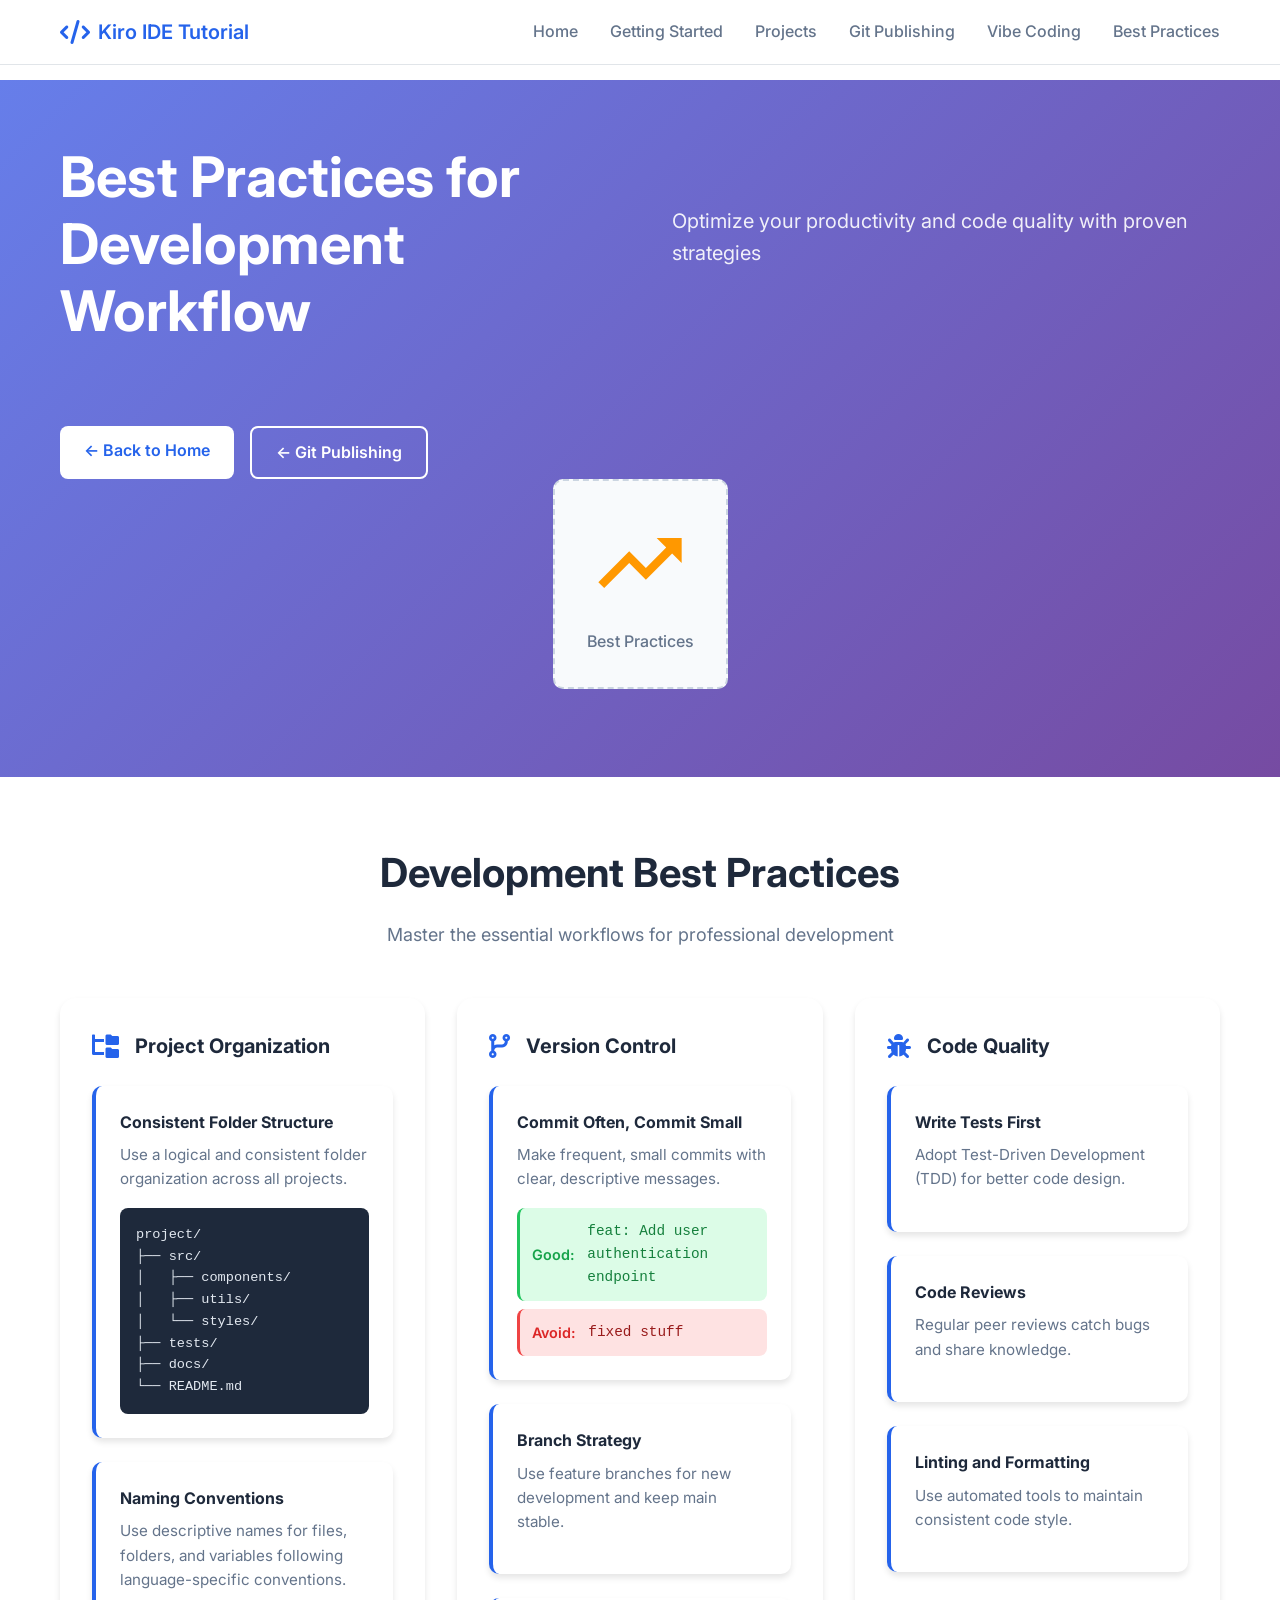
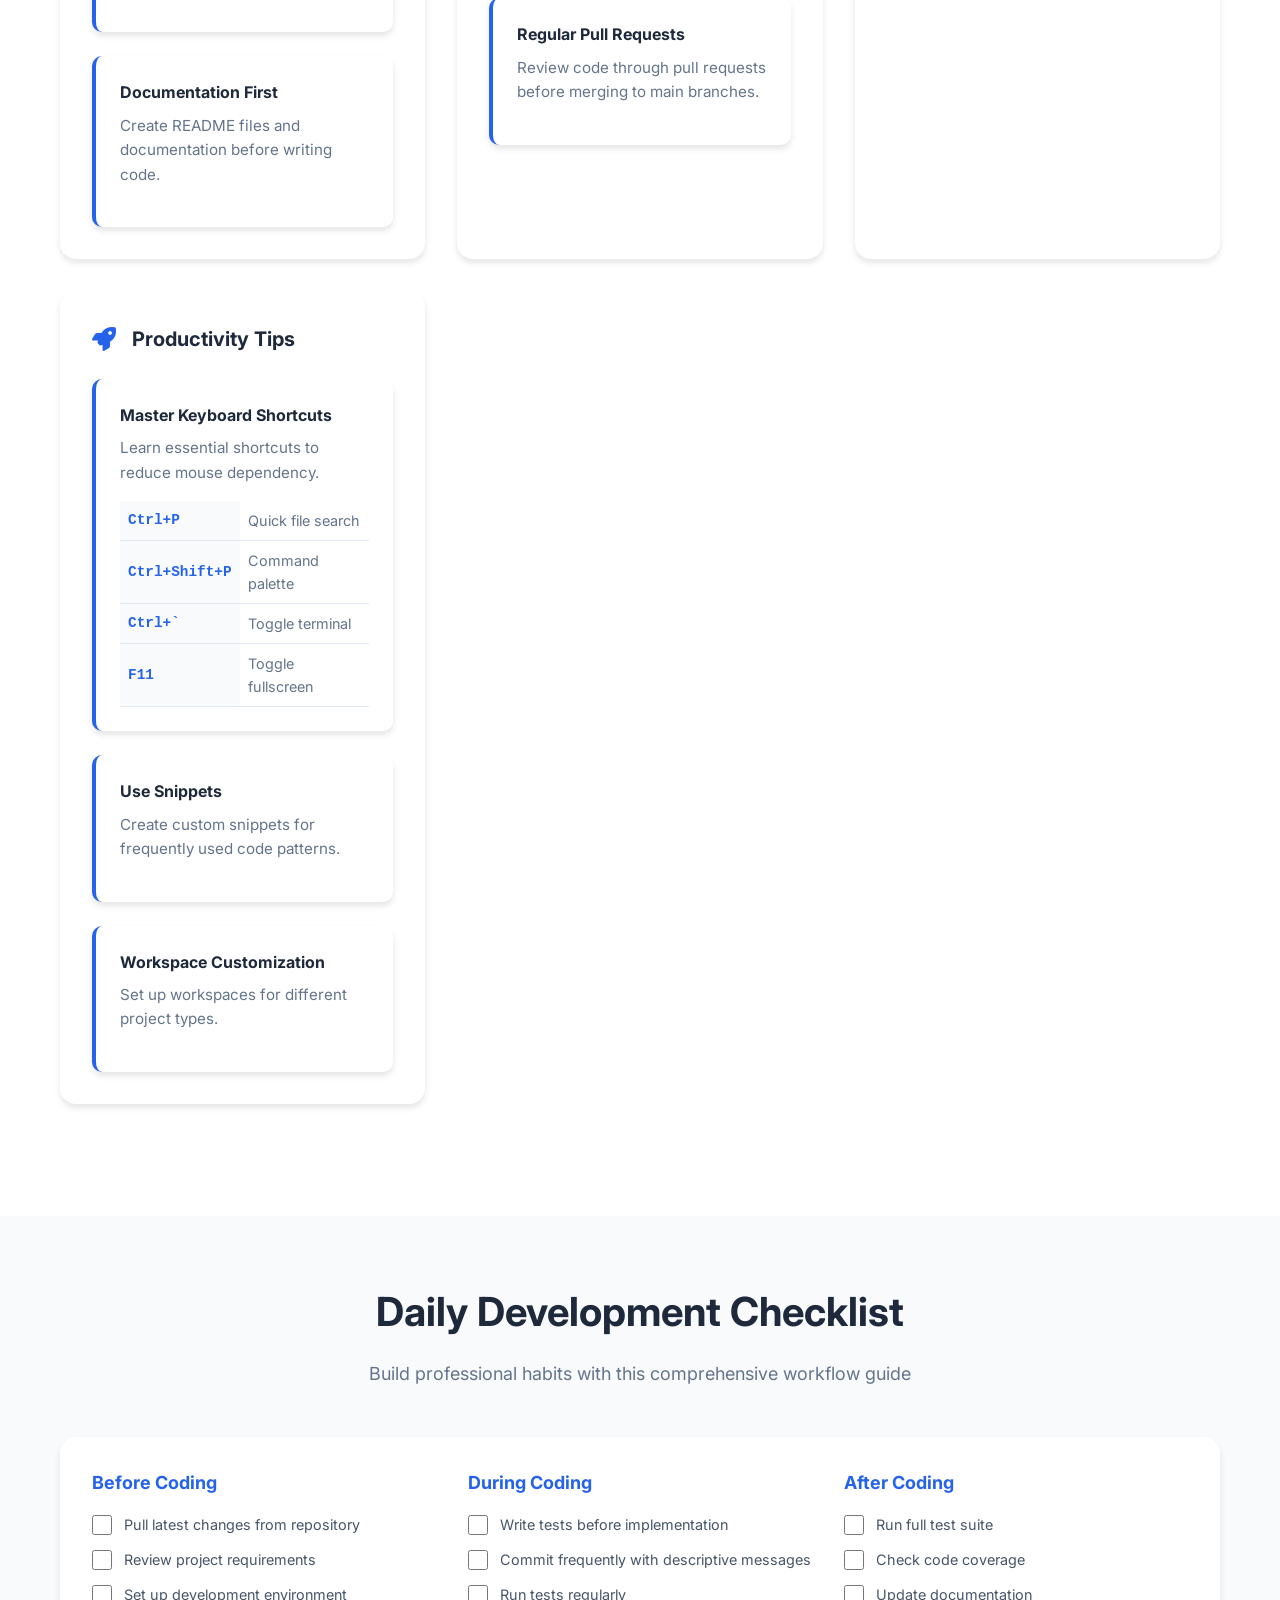
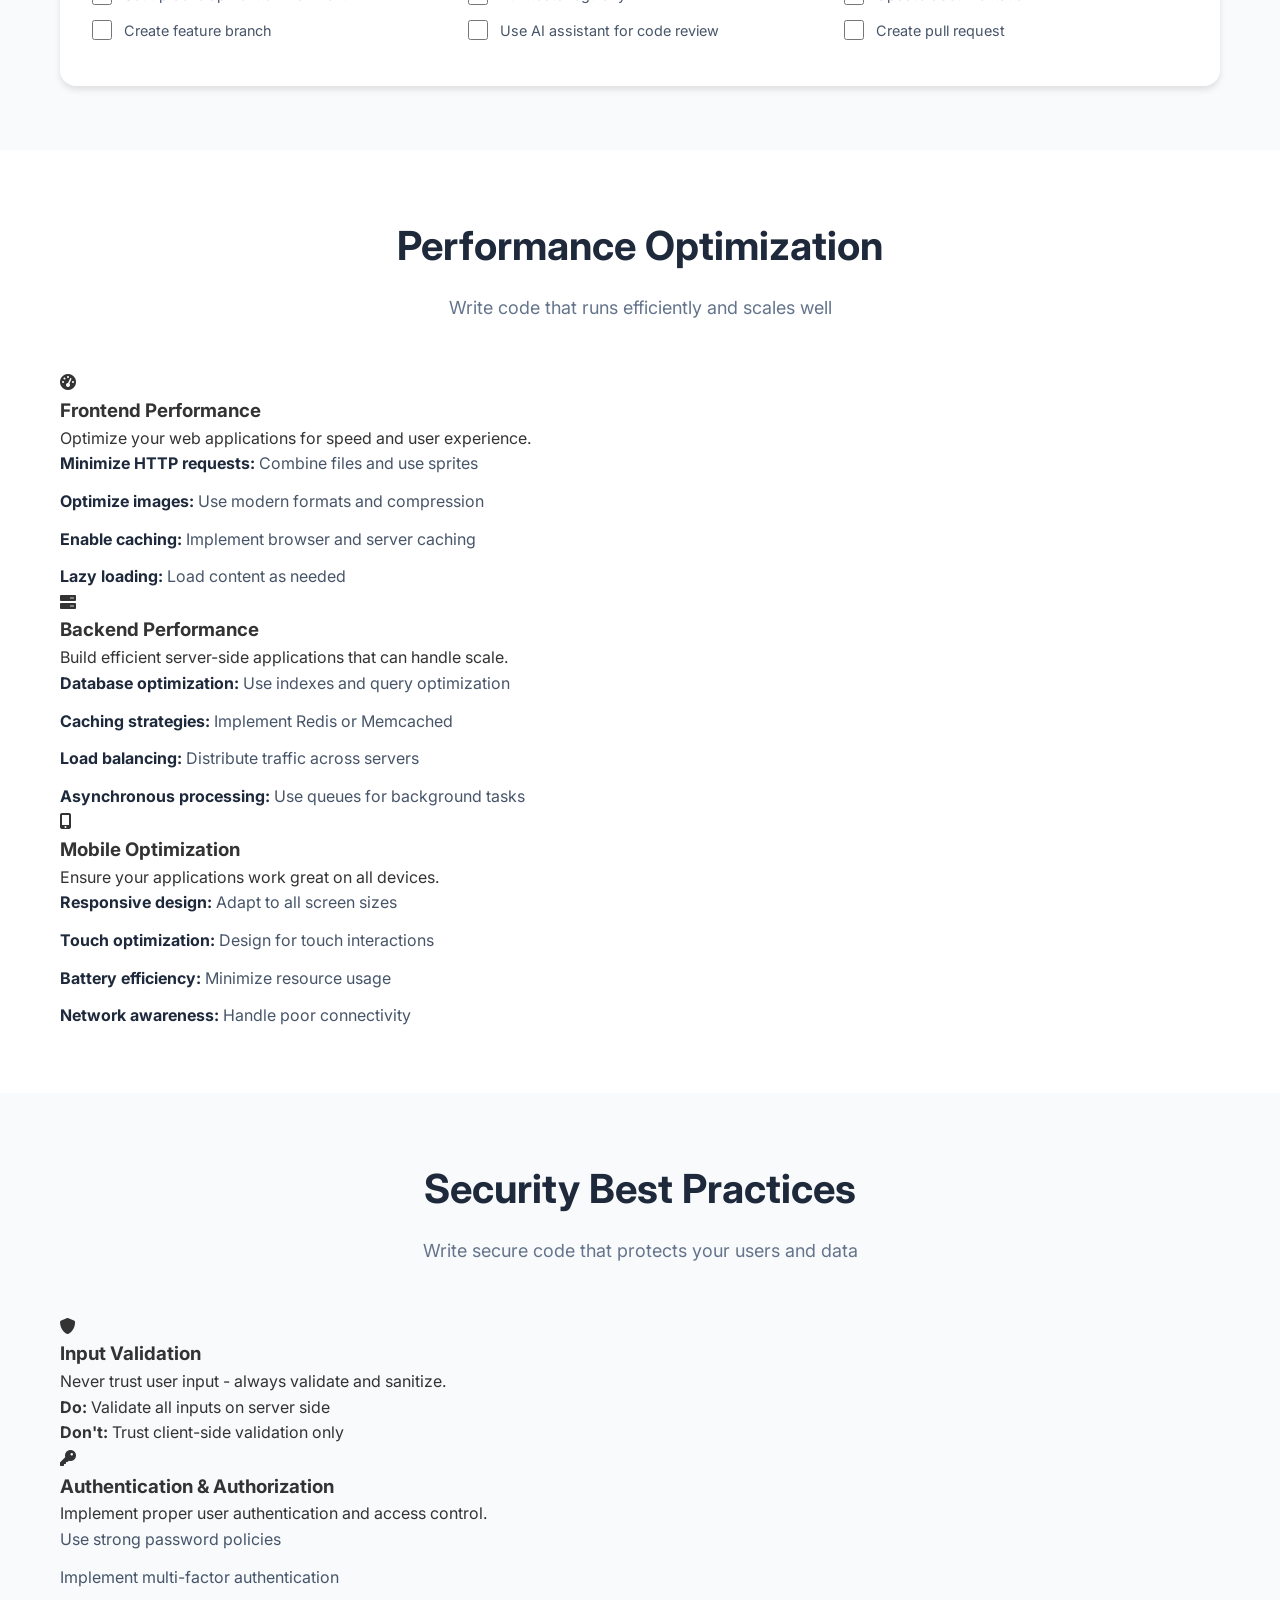
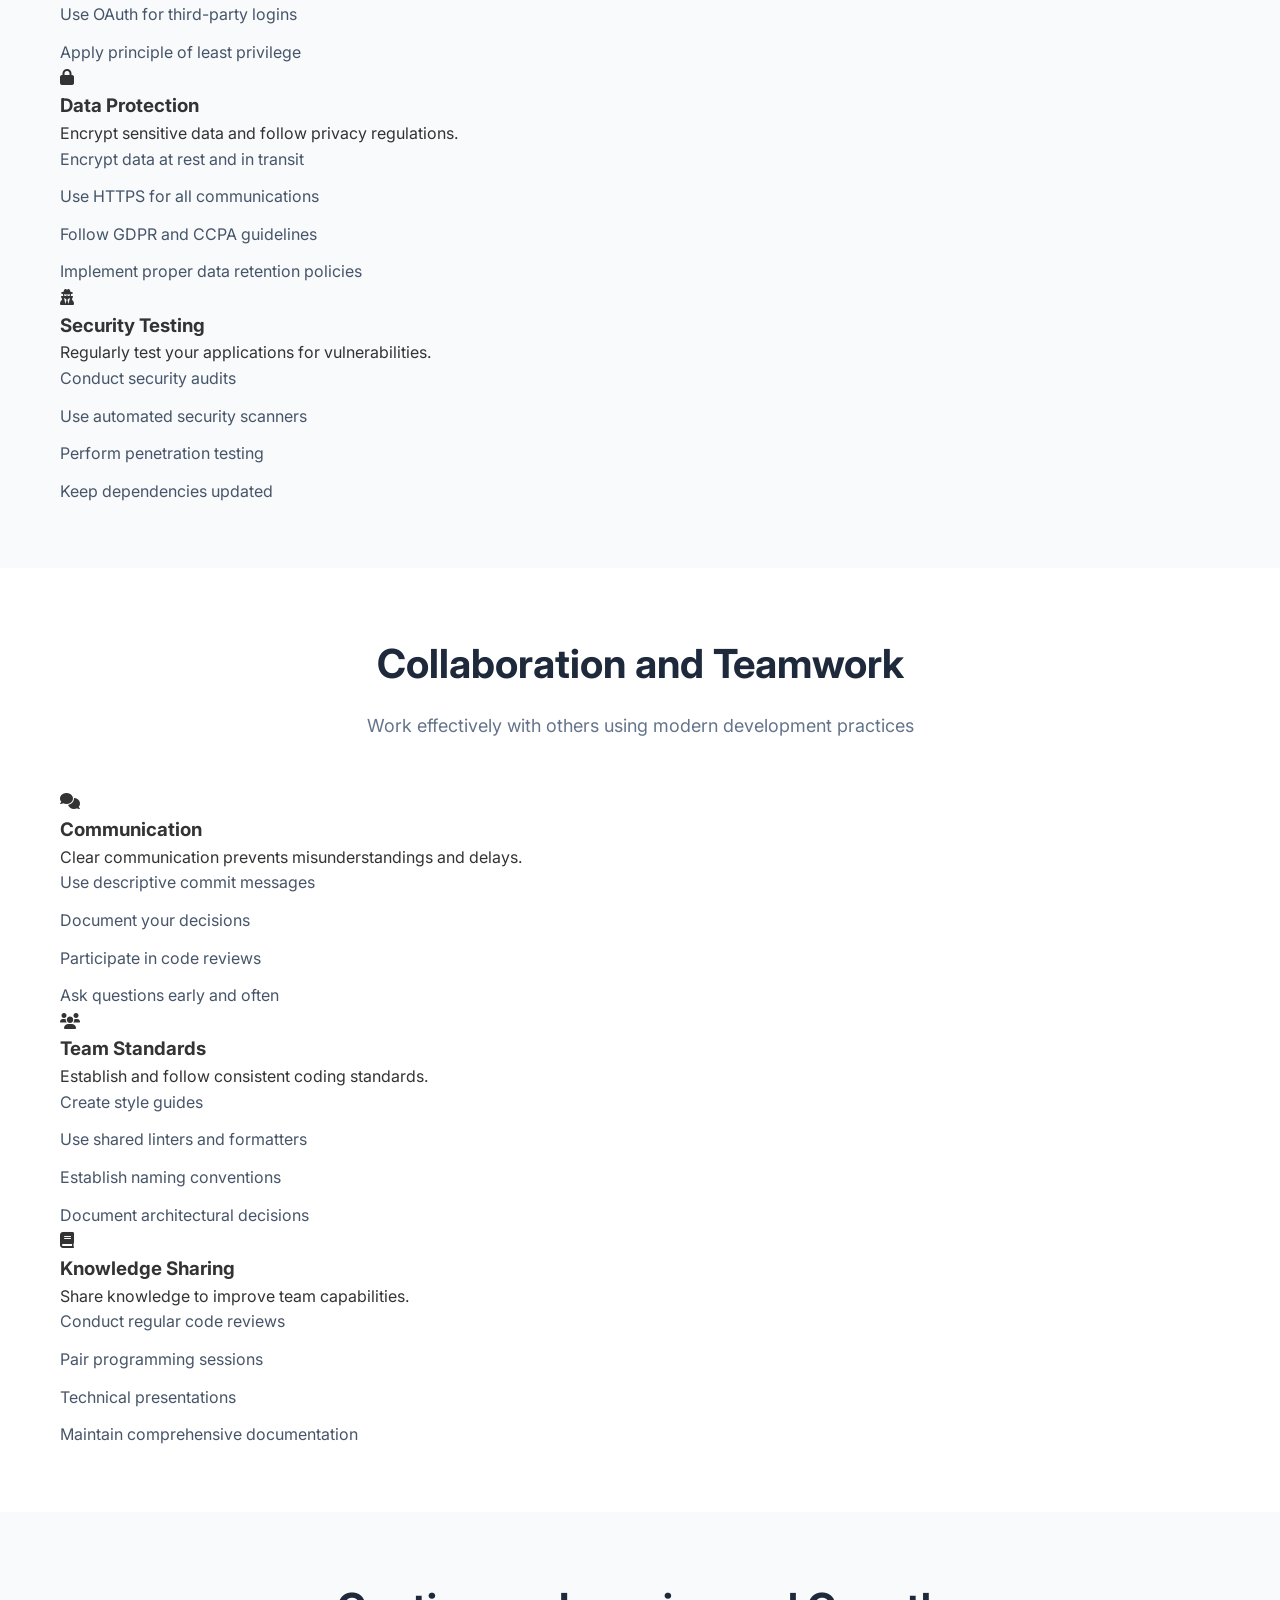
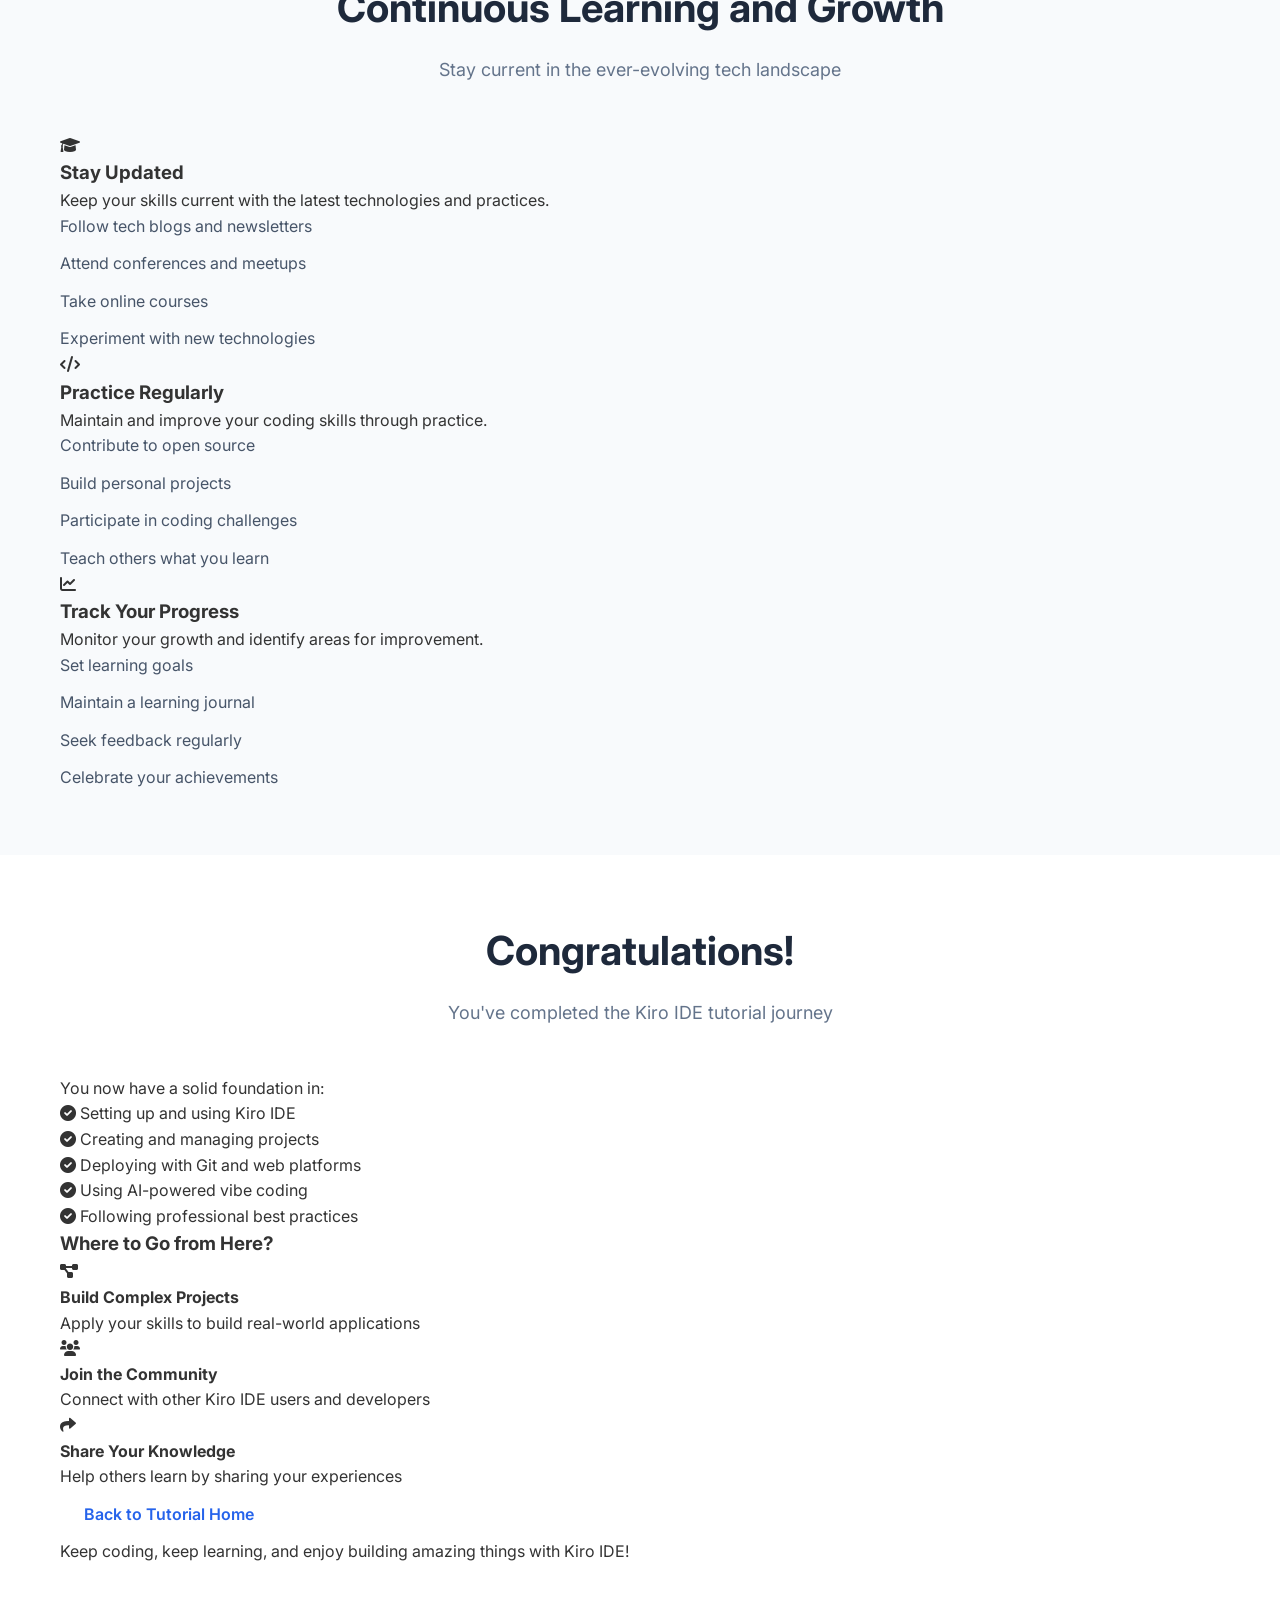
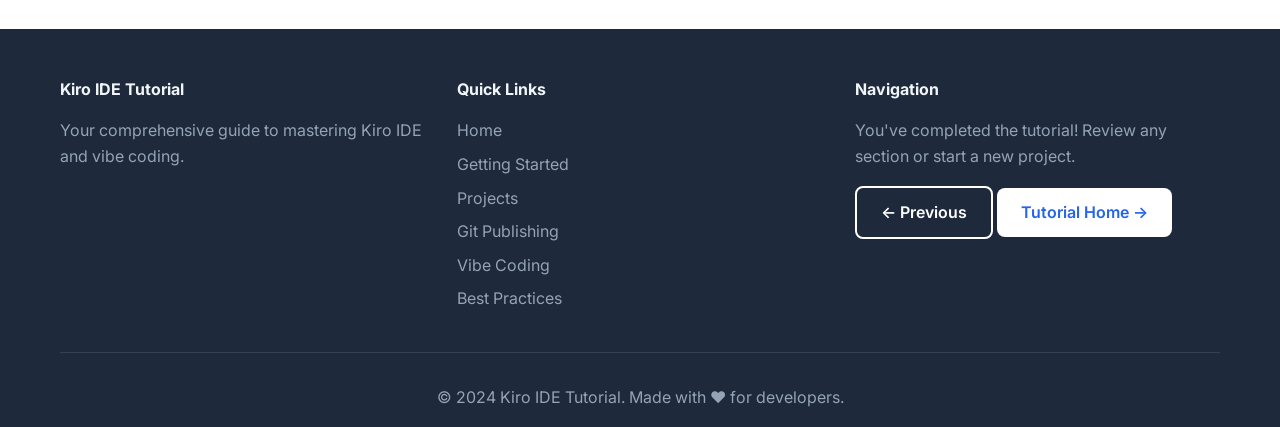
==== commit 24145e7d: "Fix navigation arrows: correct flow between vibe coding, git publishing, and best practices" ====
--- a/best-practices.html
+++ b/best-practices.html
@@ -41,7 +41,7 @@
             <p class="hero-subtitle">Optimize your productivity and code quality with proven strategies</p>
             <div class="hero-buttons">
                 <a href="index.html" class="btn btn-primary">← Back to Home</a>
-                <a href="vibe-coding.html" class="btn btn-secondary">← Vibe Coding</a>
+                <a href="git-publishing.html" class="btn btn-secondary">← Git Publishing</a>
             </div>
         </div>
         <div class="hero-image">
